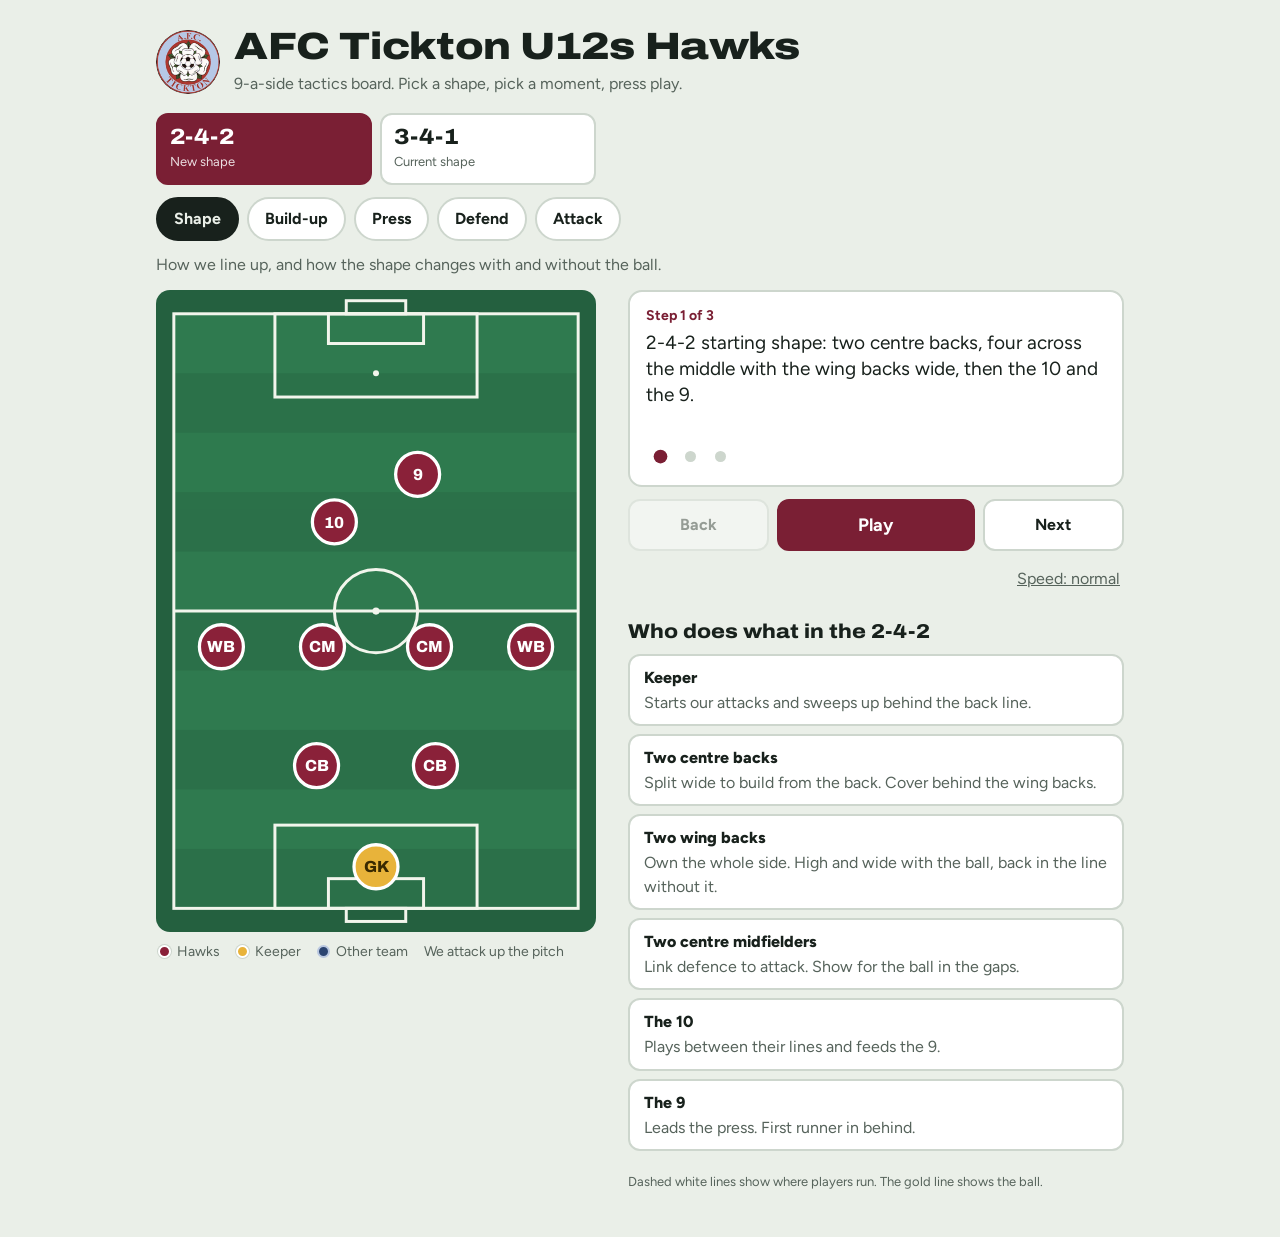
==== index.html @ a979cbe7 "Add files via upload" ====
<!doctype html>
<html lang="en-GB">
<head>
<meta charset="utf-8">
<meta name="viewport" content="width=device-width, initial-scale=1, viewport-fit=cover">
<title>AFC Tickton U12s Hawks tactics board</title>
<link rel="preconnect" href="https://fonts.googleapis.com">
<link rel="preconnect" href="https://fonts.gstatic.com" crossorigin>
<link href="https://fonts.googleapis.com/css2?family=Archivo:wdth,wght@62..125,500..900&family=Figtree:wght@400;600;700&display=swap" rel="stylesheet">
<style>
:root{
  box-sizing:border-box;
  padding-top:env(safe-area-inset-top,0px);
  padding-bottom:env(safe-area-inset-bottom,0px);
  color-scheme:light;
  --bg:#eaefe8; --surface:#ffffff; --ink:#18211c; --muted:#56635b; --line:#cdd6cd;
  --brand:#7a1f34; --brand-ink:#ffffff; --chip:#f3e4e8; --gold:#e8b33a;
}
@media (prefers-color-scheme: dark){
  :root:not([data-theme="light"]){
    color-scheme:dark;
    --bg:#111a15; --surface:#1a2620; --ink:#e9f0eb; --muted:#9fb1a6; --line:#2c3b33;
    --brand:#b04561; --brand-ink:#ffffff; --chip:#33202a;
  }
}
:root[data-theme="dark"]{
  color-scheme:dark;
  --bg:#111a15; --surface:#1a2620; --ink:#e9f0eb; --muted:#9fb1a6; --line:#2c3b33;
  --brand:#b04561; --brand-ink:#ffffff; --chip:#33202a;
}
html{scroll-padding-top:env(safe-area-inset-top,0px)}
*,*::before,*::after{box-sizing:inherit}
body{margin:0;background:var(--bg);color:var(--ink);font-family:Figtree,system-ui,-apple-system,"Segoe UI",sans-serif;font-size:16px;line-height:1.45;-webkit-text-size-adjust:100%}
.wrap{max-width:1000px;margin:0 auto;padding:18px 16px 32px}
h1{font-family:Archivo,"Arial Narrow",Arial,sans-serif;font-stretch:118%;font-weight:850;font-size:clamp(22px,5.6vw,38px);line-height:1;margin:0;letter-spacing:-.01em}
.sub{margin:6px 0 0;color:var(--muted)}
.hd{display:flex;gap:14px;align-items:center}
.crest{width:64px;height:64px;flex:none;border-radius:50%}
button{font:inherit;color:inherit;cursor:pointer}
button:focus-visible{outline:3px solid var(--gold);outline-offset:2px}
.seg{display:grid;grid-template-columns:1fr 1fr;gap:8px;margin:18px 0 10px}
.seg button{border:2px solid var(--line);background:var(--surface);border-radius:12px;padding:10px 12px;text-align:left;min-height:56px}
.seg b{display:block;font-family:Archivo,Arial,sans-serif;font-stretch:112%;font-weight:800;font-size:22px;line-height:1.1}
.seg span{font-size:13px;color:var(--muted)}
.seg button[aria-pressed="true"]{background:var(--brand);border-color:var(--brand);color:var(--brand-ink)}
.seg button[aria-pressed="true"] span{color:var(--brand-ink);opacity:.85}
.tabs{display:flex;gap:8px;overflow-x:auto;padding:2px 0 8px;margin:0 -16px;padding-left:16px;padding-right:16px;scrollbar-width:none}
.tabs::-webkit-scrollbar{display:none}
.tabs button{flex:0 0 auto;border:2px solid var(--line);background:var(--surface);border-radius:999px;padding:8px 16px;font-weight:700;min-height:44px}
.tabs button[aria-pressed="true"]{background:var(--ink);border-color:var(--ink);color:var(--bg)}
.aim{margin:4px 0 14px;color:var(--muted)}
.stage{display:block}
.pitchcol{max-width:460px;margin:0 auto}
svg#pitch{display:block;width:100%;height:auto;border-radius:14px}
.legend{display:flex;flex-wrap:wrap;gap:6px 16px;margin:10px 2px 0;font-size:14px;color:var(--muted);align-items:center}
.legend i{display:inline-block;width:13px;height:13px;border-radius:50%;vertical-align:-2px;margin-right:6px}
.legend .us{background:#8a2139;border:2px solid #fff;box-shadow:0 0 0 1px var(--line)}
.legend .gk{background:#e8b33a;border:2px solid #fff;box-shadow:0 0 0 1px var(--line)}
.legend .them{background:#2b4470;border:2px solid #b9c7e0}
.infocol{margin-top:14px}
.cap{background:var(--surface);border:2px solid var(--line);border-radius:14px;padding:14px 16px}
.step{font-size:14px;font-weight:700;color:var(--brand);margin:0 0 4px}
:root[data-theme="dark"] .step{color:#e08aa0}
@media (prefers-color-scheme: dark){:root:not([data-theme="light"]) .step{color:#e08aa0}}
.cap p.t{margin:0;font-size:19px;line-height:1.38;min-height:5.5em}
.dots{display:flex;gap:2px;margin-top:8px}
.dots button{width:28px;height:28px;border:0;background:none;padding:0;display:grid;place-items:center}
.dots button::after{content:"";width:11px;height:11px;border-radius:50%;background:var(--line)}
.dots button[aria-current="step"]::after{background:var(--brand);transform:scale(1.25)}
:root[data-theme="dark"] .dots button[aria-current="step"]::after{background:#e08aa0}
@media (prefers-color-scheme: dark){:root:not([data-theme="light"]) .dots button[aria-current="step"]::after{background:#e08aa0}}
.tr{display:grid;grid-template-columns:1fr 1.4fr 1fr;gap:8px;margin-top:12px}
.tr button{min-height:52px;border-radius:12px;border:2px solid var(--line);background:var(--surface);font-weight:700}
.tr button.go{background:var(--brand);border-color:var(--brand);color:var(--brand-ink);font-size:18px}
.tr button:disabled{opacity:.4;cursor:default}
.spd{margin-top:8px;display:flex;justify-content:flex-end}
.spd button{border:0;background:none;color:var(--muted);text-decoration:underline;padding:8px 4px;min-height:40px}
.roles{margin-top:18px}
.roles h2{font-family:Archivo,Arial,sans-serif;font-stretch:112%;font-weight:800;font-size:20px;margin:0 0 8px}
.roles dl{margin:0;display:grid;gap:8px}
.roles .r{background:var(--surface);border:2px solid var(--line);border-radius:12px;padding:10px 14px}
.roles dt{font-weight:800}
.roles dd{margin:2px 0 0;color:var(--muted)}
.fine{margin-top:22px;font-size:13px;color:var(--muted)}
@media (min-width:860px){
  .wrap{padding-top:28px}
  .stage{display:grid;grid-template-columns:minmax(0,440px) 1fr;gap:32px;align-items:start}
  .pitchcol{margin:0;max-width:none}
  .infocol{margin-top:0}
  .seg{max-width:440px}
}
@media (prefers-reduced-motion: reduce){*{scroll-behavior:auto}}
/* pitch drawing */
.ln{fill:none;stroke:#f2f5ec;stroke-width:.5}
.tp{stroke:#fff;stroke-width:.55;stroke-dasharray:1.3 1.2;opacity:.7;fill:none}
.to{stroke:#b9c7e0;stroke-width:.5;stroke-dasharray:1.3 1.2;opacity:.55;fill:none}
.tb{stroke:#e8b33a;stroke-width:.85;stroke-dasharray:1.6 1.2;fill:none}
.lbl{font-family:Archivo,Arial,sans-serif;font-weight:800;font-size:2.7px;fill:#fff;text-anchor:middle}
.lbl.k{fill:#3a2a00}
</style>
</head>
<body>
<div class="wrap">
  <header class="hd">
    <img class="crest" src="[data-uri]" alt="AFC Tickton crest" width="64" height="64">
    <div>
      <h1>AFC Tickton U12s Hawks</h1>
      <p class="sub">9-a-side tactics board. Pick a shape, pick a moment, press play.</p>
    </div>
  </header>

  <div class="seg" id="forms" role="group" aria-label="Formation"></div>
  <div class="tabs" id="tabs" role="group" aria-label="Tactic"></div>
  <p class="aim" id="aim"></p>

  <div class="stage">
    <div class="pitchcol">
      <svg id="pitch" viewBox="-3 -4 74 108" role="img" aria-label="Animated tactics pitch">
        <defs>
          <marker id="aw" viewBox="0 0 6 6" refX="5" refY="3" markerWidth="4.2" markerHeight="4.2" orient="auto"><path d="M0,0.5 L6,3 L0,5.5 z" fill="#fff"/></marker>
          <marker id="ag" viewBox="0 0 6 6" refX="5" refY="3" markerWidth="3.2" markerHeight="3.2" orient="auto"><path d="M0,0.5 L6,3 L0,5.5 z" fill="#e8b33a"/></marker>
          <marker id="ab" viewBox="0 0 6 6" refX="5" refY="3" markerWidth="4" markerHeight="4" orient="auto"><path d="M0,0.5 L6,3 L0,5.5 z" fill="#b9c7e0"/></marker>
        </defs>
        <rect x="-3" y="-4" width="74" height="108" fill="#24603f"/>
        <rect x="0" y="0" width="68" height="100" fill="#2f7a4f"/>
        <g fill="#000" opacity=".07"><rect x="0" y="10" width="68" height="10"/><rect x="0" y="30" width="68" height="10"/><rect x="0" y="50" width="68" height="10"/><rect x="0" y="70" width="68" height="10"/><rect x="0" y="90" width="68" height="10"/></g>
        <g class="ln">
          <rect x="0" y="0" width="68" height="100"/>
          <line x1="0" y1="50" x2="68" y2="50"/>
          <circle cx="34" cy="50" r="7"/>
          <rect x="17" y="0" width="34" height="14"/><rect x="26" y="0" width="16" height="5"/>
          <rect x="17" y="86" width="34" height="14"/><rect x="26" y="95" width="16" height="5"/>
          <rect x="29" y="-2.2" width="10" height="2.2"/><rect x="29" y="100" width="10" height="2.2"/>
        </g>
        <g fill="#f2f5ec"><circle cx="34" cy="50" r=".6"/><circle cx="34" cy="10" r=".5"/><circle cx="34" cy="90" r=".5"/></g>
        <g id="trails"></g>
        <g id="opp"></g>
        <g id="us"></g>
        <circle id="ball" r="1.7" fill="#fff" stroke="#18211c" stroke-width=".4"/>
      </svg>
      <div class="legend">
        <span><i class="us"></i>Hawks</span><span><i class="gk"></i>Keeper</span><span><i class="them"></i>Other team</span><span>We attack up the pitch</span>
      </div>
    </div>

    <div class="infocol">
      <div class="cap" aria-live="polite">
        <p class="step" id="stepLbl"></p>
        <p class="t" id="capTxt"></p>
        <div class="dots" id="dots"></div>
      </div>
      <div class="tr">
        <button id="bBack" type="button">Back</button>
        <button id="bPlay" class="go" type="button">Play</button>
        <button id="bNext" type="button">Next</button>
      </div>
      <div class="spd"><button id="bSpd" type="button">Speed: normal</button></div>
      <section class="roles" id="roles"></section>
      <p class="fine">Dashed white lines show where players run. The gold line shows the ball.</p>
    </div>
  </div>
</div>

<script>
(function(){
"use strict";
var NS="http://www.w3.org/2000/svg";
function $(s){return document.querySelector(s);}
function el(n,a,p){var e=document.createElementNS(NS,n);for(var k in a){e.setAttribute(k,a[k]);}if(p){p.appendChild(e);}return e;}
function om(o,m){return o.map(function(a,i){return m[i]?m[i].slice():a.slice();});}
function cp(o){return o.map(function(a){return a.slice();});}

/* opposition shapes: order is keeper, 2 centre backs, 2 wide, 2 midfield, 2 forwards. They attack down the page. */
var OPP_PRESS=[[34,16],[22,30],[46,30],[10,46],[58,46],[27,48],[41,48],[28,66],[40,66]];
var OPP_BUILD=[[34,8],[24,22],[44,22],[8,38],[60,38],[26,44],[42,44],[26,64],[44,64]];
var OPP_ATT=[[34,24],[24,34],[44,34],[8,52],[60,50],[20,46],[48,44],[26,60],[42,58]];
var OPP_DEF=[[34,6],[16,22],[34,18],[52,22],[20,34],[34,38],[48,34],[22,50],[46,50]];
var OPP_BOX=[[34,6],[22,14],[34,13],[50,15],[24,28],[42,28],[52,30],[26,42],[40,42]];

var FORMS={
 f242:{
  label:"2-4-2", tag:"New shape",
  ids:["GK","LCB","RCB","LWB","RWB","LCM","RCM","TEN","NINE"],
  names:{GK:"GK",LCB:"CB",RCB:"CB",LWB:"WB",RWB:"WB",LCM:"CM",RCM:"CM",TEN:"10",NINE:"9"},
  base:{GK:[34,93],LCB:[24,76],RCB:[44,76],LWB:[8,56],RWB:[60,56],LCM:[25,56],RCM:[43,56],TEN:[27,35],NINE:[41,27]},
  roles:[
   ["Keeper","Starts our attacks and sweeps up behind the back line."],
   ["Two centre backs","Split wide to build from the back. Cover behind the wing backs."],
   ["Two wing backs","Own the whole side. High and wide with the ball, back in the line without it."],
   ["Two centre midfielders","Link defence to attack. Show for the ball in the gaps."],
   ["The 10","Plays between their lines and feeds the 9."],
   ["The 9","Leads the press. First runner in behind."]
  ],
  scenes:[
   {name:"Shape",aim:"How we line up, and how the shape changes with and without the ball.",steps:[
    {c:"2-4-2 starting shape: two centre backs, four across the middle with the wing backs wide, then the 10 and the 9.",o:null,b:null},
    {c:"With the ball we stretch out. Wing backs go high and wide. The 10 and 9 pin their defenders back.",p:{GK:[34,84],LCB:[22,66],RCB:[46,66],LWB:[6,40],RWB:[62,40],LCM:[26,50],RCM:[42,50],TEN:[28,28],NINE:[40,20]}},
    {c:"Without the ball we shrink. A tight four across the middle, two centre backs behind, the 10 and 9 screening in front.",p:{GK:[34,93],LCB:[26,78],RCB:[42,78],LWB:[12,66],RWB:[56,66],LCM:[27,66],RCM:[41,66],TEN:[28,50],NINE:[40,48]}}
   ]},
   {name:"Build-up",aim:"Getting out from the keeper when the other team presses us.",steps:[
    {c:"Keeper has the ball. Two of their players are coming to press.",o:OPP_PRESS,b:"GK",p:{}},
    {c:"Centre backs split wide. Wing backs stay high and wide. Midfielders show in the gaps.",p:{LCB:[14,80],RCB:[54,80],LWB:[6,60],RWB:[62,60],LCM:[25,66],RCM:[43,66],TEN:[26,38],NINE:[42,36]}},
    {c:"Keeper passes to a centre back. Their press has to run across.",b:"LCB",o:function(o){return om(o,{7:[20,72],8:[32,71],5:[24,50],6:[37,50]});}},
    {c:"Next pass goes into the midfielder in the gap, behind their first line.",b:"LCM",p:{LCM:[24,62]},o:function(o){return om(o,{7:[16,78],8:[30,76],5:[20,56],6:[36,54]});}},
    {c:"Turn and play forward to the wing back. We have beaten the press.",b:"LWB",p:{LWB:[6,50],TEN:[22,40],NINE:[38,28]},o:function(o){return om(o,{5:[20,62],6:[34,58],3:[12,56],4:[56,50]});}}
   ]},
   {name:"Press",aim:"Winning the ball back high up the pitch.",steps:[
    {c:"Their keeper has the ball. We squeeze up. The 9 and 10 stay close to their two centre backs.",o:OPP_BUILD,b:"o0",p:{GK:[34,70],LCB:[29,58],RCB:[39,58],LWB:[10,46],RWB:[58,46],LCM:[25,52],RCM:[43,52],TEN:[28,34],NINE:[40,32]}},
    {c:"Trigger: the pass goes to their centre back. The 9 closes her down, the 10 covers the pass back.",b:"o1",p:{NINE:[29,25],TEN:[38,27],LWB:[10,42],RWB:[58,42]}},
    {c:"She plays it wide. The wing back jumps to her, midfield slides across and traps her on the touchline.",b:"o3",p:{LWB:[13,38],LCM:[18,46],RCM:[34,46],NINE:[25,25],TEN:[34,34],LCB:[24,56],RCB:[36,56],RWB:[50,44],GK:[30,66]}},
    {c:"Ball won. Our midfielder takes it while they are still facing the wrong way.",b:"LCM",p:{LCM:[18,44]},o:function(o){return om(o,{3:[6,40],5:[28,38]});}},
    {c:"Quick pass to the 10. The 9 runs in behind.",b:"TEN",p:{TEN:[26,32],NINE:[32,16]},o:function(o){return om(o,{1:[22,24],2:[44,20]});}}
   ]},
   {name:"Defend",aim:"Staying compact when they have the ball in our half.",steps:[
    {c:"Two banks. The 10 and 9 screen in front, four across the middle, two centre backs behind.",o:OPP_ATT,b:"o7",p:{GK:[34,93],LCB:[26,80],RCB:[42,80],LWB:[10,68],LCM:[26,68],RCM:[42,68],RWB:[58,68],TEN:[28,52],NINE:[40,50]}},
    {c:"Ball switches wide. The whole team slides across together.",b:"o4",p:{GK:[38,93],LCB:[34,80],RCB:[50,80],LWB:[20,68],LCM:[36,68],RCM:[50,68],RWB:[62,68],TEN:[36,52],NINE:[48,50]},o:function(o){return om(o,{7:[32,62],8:[46,60],6:[52,46]});}},
    {c:"Wing back closes the ball. Centre back covers behind her. Far side tucks in.",p:{RWB:[55,68],RCB:[50,78],LCB:[36,79],RCM:[46,70],LCM:[30,70],LWB:[16,68]},o:function(o){return om(o,{4:[60,64]});}},
    {c:"She blocks it. We win the ball and play to the midfielder.",b:"RCM",o:function(o){return om(o,{4:[58,70],8:[44,66]});}}
   ]},
   {name:"Attack",aim:"Getting the ball wide and into the box.",steps:[
    {c:"Midfielder has the ball. Wing backs are wide. The 10 and 9 sit between their lines.",o:OPP_DEF,b:"LCM",p:{GK:[34,88],LCB:[24,70],RCB:[44,70],LWB:[8,52],RWB:[60,52],LCM:[25,58],RCM:[43,58],TEN:[26,42],NINE:[42,28]}},
    {c:"Pass into the 10’s feet. The 9 stays on their centre back.",b:"TEN",p:{TEN:[28,40],LCM:[27,52]},o:function(o){return om(o,{5:[38,40]});}},
    {c:"10 plays it wide to the wing back, who runs forward on the outside.",b:"LWB",p:{LWB:[8,36],TEN:[30,36],LCM:[27,46]},o:function(o){return om(o,{4:[18,36],1:[16,24],5:[38,42]});}},
    {c:"Cross comes in. The 9 goes near post, the 10 far post, the wing back arrives at the back, a midfielder waits on the edge.",b:"NINE",o:OPP_BOX,p:{LWB:[8,24],NINE:[29,18],TEN:[44,20],RWB:[58,26],LCM:[34,30],RCM:[44,40],LCB:[24,56],RCB:[44,56],GK:[34,80]}},
    {c:"The 9 finishes. Everyone else is ready for the rebound.",b:[34,3],p:{NINE:[31,12]}}
   ]}
  ]
 },
 f341:{
  label:"3-4-1", tag:"Current shape",
  ids:["GK","LCB","CB","RCB","LW","LCM","RCM","RW","ST"],
  names:{GK:"GK",LCB:"CB",CB:"CB",RCB:"CB",LW:"W",LCM:"CM",RCM:"CM",RW:"W",ST:"ST"},
  base:{GK:[34,93],LCB:[18,77],CB:[34,79],RCB:[50,77],LW:[8,52],LCM:[26,56],RCM:[42,56],RW:[60,52],ST:[34,28]},
  roles:[
   ["Keeper","Starts our attacks. Plays short to the middle centre back."],
   ["Three centre backs","Spread across the pitch to build. Drop in to make a back five when we defend."],
   ["Two wingers","Wide and high with the ball. Drop to wing back without it."],
   ["Two centre midfielders","The engine in the middle. Show for the ball, then run forward."],
   ["Striker","Holds the ball up and leads the press on her own."]
  ],
  scenes:[
   {name:"Shape",aim:"How we line up, and how the shape changes with and without the ball.",steps:[
    {c:"3-4-1 starting shape: three centre backs, wingers wide, two in the middle and one striker.",o:null,b:null},
    {c:"With the ball the wingers push high and wide. The back three spread out and the striker stays up front.",p:{GK:[34,86],LCB:[16,68],CB:[34,72],RCB:[52,68],LW:[6,38],LCM:[26,50],RCM:[42,50],RW:[62,38],ST:[34,22]}},
    {c:"Without the ball the wingers drop back and we become a back five, with two midfielders and the striker in front.",p:{GK:[34,93],LW:[10,72],LCB:[24,78],CB:[34,80],RCB:[44,78],RW:[58,72],LCM:[27,64],RCM:[41,64],ST:[34,50]}}
   ]},
   {name:"Build-up",aim:"Getting out from the keeper when the other team presses us.",steps:[
    {c:"Keeper has the ball. Two of their players are coming to press.",o:OPP_PRESS,b:"GK",p:{}},
    {c:"Back three spread across. Wingers stay wide and high to stretch them. Midfielders show in the gaps.",p:{LCB:[12,80],CB:[34,84],RCB:[56,80],LW:[6,50],RW:[62,50],LCM:[24,64],RCM:[44,64],ST:[34,34]}},
    {c:"Short pass to the middle centre back. The keeper has become an extra player.",b:"CB",o:function(o){return om(o,{7:[30,72],8:[40,70]});}},
    {c:"Switch to the wide centre back. Their press has to travel.",b:"LCB",o:function(o){return om(o,{7:[18,74],8:[30,72],5:[24,50],6:[36,50]});}},
    {c:"Pass into the midfielder in the gap, behind their first line.",b:"LCM",p:{LCM:[22,62]},o:function(o){return om(o,{7:[14,78],8:[28,76],5:[18,58],6:[34,54]});}},
    {c:"Turn and play to the winger running forward. We have beaten the press.",b:"LW",p:{LW:[6,44],ST:[34,30]},o:function(o){return om(o,{5:[18,62],3:[12,54]});}}
   ]},
   {name:"Press",aim:"Winning the ball back high up the pitch.",steps:[
    {c:"Their keeper has the ball. We squeeze up. The striker waits between their two centre backs.",o:OPP_BUILD,b:"o0",p:{GK:[34,76],LCB:[20,60],CB:[34,62],RCB:[48,60],LW:[8,46],LCM:[24,52],RCM:[44,52],RW:[60,46],ST:[34,28]}},
    {c:"Trigger: the pass goes to their centre back. The striker closes her down and shows her the touchline. Wingers squeeze.",b:"o1",p:{ST:[29,26],LW:[10,42],RW:[52,36]}},
    {c:"She plays it wide. The left winger jumps to her, midfield slides across and the back three step up.",b:"o3",p:{LW:[13,38],LCM:[19,47],ST:[30,28],LCB:[18,58],CB:[32,60],RCB:[46,58],RCM:[36,48],RW:[48,40]}},
    {c:"Ball won. Our midfielder takes it while they are still facing the wrong way.",b:"LCM",p:{LCM:[19,46]},o:function(o){return om(o,{3:[6,40],5:[28,38]});}},
    {c:"Quick pass to the striker. Wingers run beyond her.",b:"ST",p:{ST:[30,22],RW:[52,30],LW:[10,36]},o:function(o){return om(o,{1:[22,24],2:[44,20]});}}
   ]},
   {name:"Defend",aim:"Staying compact when they have the ball in our half.",steps:[
    {c:"Back five. Wingers drop in as wing backs. Two midfielders in front, the striker screening.",o:OPP_ATT,b:"o7",p:{GK:[34,93],LW:[10,72],LCB:[24,80],CB:[34,82],RCB:[44,80],RW:[58,72],LCM:[26,68],RCM:[42,68],ST:[34,52]}},
    {c:"Ball switches wide. The whole team slides across together.",b:"o4",p:{GK:[38,93],LW:[18,72],LCB:[30,80],CB:[40,82],RCB:[50,80],RW:[62,70],LCM:[34,68],RCM:[48,68],ST:[44,52]},o:function(o){return om(o,{7:[32,62],8:[46,60],6:[52,46]});}},
    {c:"Right winger closes the ball. Centre backs cover behind her. Far side tucks in.",p:{RW:[55,68],RCB:[50,78],CB:[41,80],LCB:[31,79],RCM:[46,68],LCM:[34,68],LW:[22,72]},o:function(o){return om(o,{4:[60,64]});}},
    {c:"She blocks it. We win the ball and play to the midfielder.",b:"RCM",o:function(o){return om(o,{4:[58,70],8:[44,66]});}}
   ]},
   {name:"Attack",aim:"Getting the ball wide and into the box.",steps:[
    {c:"Midfielder has the ball. Wingers are high and wide. The striker sits between their lines.",o:OPP_DEF,b:"LCM",p:{GK:[34,88],LCB:[18,72],CB:[34,74],RCB:[50,72],LW:[8,48],LCM:[26,58],RCM:[42,58],RW:[60,48],ST:[34,46]}},
    {c:"Pass into the striker’s feet. She holds it up with her back to goal.",b:"ST",p:{LCM:[28,52],RCM:[40,52]}},
    {c:"Lay it off, then the winger runs beyond. The ball goes into the space down the line.",b:"LW",p:{LW:[7,36],LCM:[28,44]},o:function(o){return om(o,{4:[18,36],1:[16,24],5:[38,42]});}},
    {c:"Cross comes in. Striker near post, right winger far post, a midfielder waits on the edge.",b:"ST",o:OPP_BOX,p:{LW:[8,24],ST:[29,18],RW:[48,22],LCM:[34,32],RCM:[44,40],LCB:[22,60],CB:[34,62],RCB:[46,60],GK:[34,80]}},
    {c:"The striker finishes. Everyone else is ready for the rebound.",b:[34,3],p:{ST:[31,12]}}
   ]}
  ]
 }
};

/* ---------- state ---------- */
var reduce=window.matchMedia&&window.matchMedia("(prefers-reduced-motion: reduce)").matches;
var S={form:"f242",scene:0,step:0,playing:false,slow:false};
var frames=[],cur=null,anim=null,holdAt=null;
var MOVE=1700,HOLD=2300;

var usG=$("#us"),oppG=$("#opp"),trG=$("#trails"),ball=$("#ball");
var P={},O=[];

function resolve(form,scene){
  var pos=JSON.parse(JSON.stringify(form.base));
  var opp=cp(OPP_PRESS),show=false,bs=null,last=[34,50];
  return scene.steps.map(function(s){
    if(s.p){for(var k in s.p){pos[k]=s.p[k].slice();}}
    if("o" in s){
      if(s.o===null){show=false;}
      else{show=true;opp=typeof s.o==="function"?s.o(opp):cp(s.o);}
    }
    if(s.b!==undefined){bs=s.b;}
    var ballN=1,b=last;
    if(bs===null){ballN=0;}
    else if(Array.isArray(bs)){b=bs.slice();}
    else if(/^o\d$/.test(bs)){var q=opp[+bs.charAt(1)];b=[q[0]-3.3,q[1]+2.8];}
    else{b=[pos[bs][0]+3.4,pos[bs][1]-2.6];}
    last=b;
    return {cap:s.c,pos:JSON.parse(JSON.stringify(pos)),opp:cp(opp),showN:show?1:0,ball:b.slice(),ballN:ballN};
  });
}

function lp(a,b,t){return a+(b-a)*t;}
function ease(t){return t<.5?4*t*t*t:1-Math.pow(-2*t+2,3)/2;}
function mix(A,B,t){
  var pos={};
  for(var id in B.pos){pos[id]=[lp(A.pos[id][0],B.pos[id][0],t),lp(A.pos[id][1],B.pos[id][1],t)];}
  return {
    pos:pos,
    opp:B.opp.map(function(b,i){return [lp(A.opp[i][0],b[0],t),lp(A.opp[i][1],b[1],t)];}),
    showN:lp(A.showN,B.showN,t),
    ball:[lp(A.ball[0],B.ball[0],t),lp(A.ball[1],B.ball[1],t)],
    ballN:lp(A.ballN,B.ballN,t)
  };
}

function buildPlayers(){
  var f=FORMS[S.form];
  usG.innerHTML="";P={};
  f.ids.forEach(function(id){
    var g=el("g",{},usG),gk=id==="GK";
    el("circle",{r:3.7,fill:gk?"#e8b33a":"#8a2139",stroke:"#fff","stroke-width":.55},g);
    var t=el("text",{y:.95,"class":"lbl"+(gk?" k":"")},g);t.textContent=f.names[id];
    P[id]=g;
  });
  if(!O.length){
    oppG.innerHTML="";
    for(var i=0;i<9;i++){O.push(el("circle",{r:3.3,fill:"#2b4470",stroke:"#b9c7e0","stroke-width":.5},oppG));}
  }
}

function draw(f){
  var form=FORMS[S.form];
  form.ids.forEach(function(id){P[id].setAttribute("transform","translate("+f.pos[id][0].toFixed(2)+" "+f.pos[id][1].toFixed(2)+")");});
  O.forEach(function(c,i){c.setAttribute("cx",f.opp[i][0].toFixed(2));c.setAttribute("cy",f.opp[i][1].toFixed(2));});
  oppG.style.opacity=f.showN;
  ball.setAttribute("cx",f.ball[0].toFixed(2));ball.setAttribute("cy",f.ball[1].toFixed(2));
  ball.style.opacity=f.ballN;
}

function shorten(a,b,r){var dx=b[0]-a[0],dy=b[1]-a[1],d=Math.hypot(dx,dy);if(d<=r){return b;}return [b[0]-dx/d*r,b[1]-dy/d*r];}
function line(a,b,cls,mk,r){
  var e=shorten(a,b,r);
  el("line",{x1:a[0].toFixed(2),y1:a[1].toFixed(2),x2:e[0].toFixed(2),y2:e[1].toFixed(2),"class":cls,"marker-end":"url(#"+mk+")"},trG);
}
function trails(A,B){
  trG.innerHTML="";
  var form=FORMS[S.form];
  if(A.showN>.5&&B.showN>.5){
    B.opp.forEach(function(b,i){var a=A.opp[i];if(Math.hypot(b[0]-a[0],b[1]-a[1])>3){line(a,b,"to","ab",4.2);}});
  }
  form.ids.forEach(function(id){
    var a=A.pos[id],b=B.pos[id];
    if(Math.hypot(b[0]-a[0],b[1]-a[1])>3){line(a,b,"tp","aw",4.6);}
  });
  if(B.ballN>.5&&Math.hypot(B.ball[0]-A.ball[0],B.ball[1]-A.ball[1])>3){line(A.ball,B.ball,"tb","ag",2.4);}
}

function goTo(i,snap){
  var to=frames[i];
  S.step=i;holdAt=null;
  if(snap||reduce||!cur){
    cur=mix(to,to,0);anim=null;trG.innerHTML="";draw(cur);
  }else{
    anim={from:cur,to:to,t0:null,dur:MOVE*(S.slow?1.6:1)};
    trails(cur,to);
  }
  ui();
}

function tick(ts){
  if(anim){
    if(anim.t0===null){anim.t0=ts;}
    var k=Math.min(1,(ts-anim.t0)/anim.dur);
    cur=mix(anim.from,anim.to,ease(k));draw(cur);
    if(k>=1){cur=mix(anim.to,anim.to,0);anim=null;holdAt=ts;}
  }else if(S.playing){
    if(holdAt===null){holdAt=ts;}
    var hold=(reduce?3200:HOLD)*(S.slow?1.6:1);
    if(ts-holdAt>hold){
      if(S.step<frames.length-1){goTo(S.step+1);}
      else{goTo(0,true);}
    }
  }
  requestAnimationFrame(tick);
}

/* ---------- UI ---------- */
function ui(){
  var form=FORMS[S.form],sc=form.scenes[S.scene];
  $("#aim").textContent=sc.aim;
  $("#stepLbl").textContent="Step "+(S.step+1)+" of "+frames.length;
  $("#capTxt").textContent=frames[S.step].cap;
  var d=$("#dots");d.innerHTML="";
  frames.forEach(function(_,i){
    var b=document.createElement("button");b.type="button";b.setAttribute("aria-label","Go to step "+(i+1));
    if(i===S.step){b.setAttribute("aria-current","step");}
    b.addEventListener("click",function(){goTo(i);});
    d.appendChild(b);
  });
  $("#bPlay").textContent=S.playing?"Pause":"Play";
  $("#bBack").disabled=S.step===0;
  $("#bNext").disabled=S.step===frames.length-1;
  $("#bSpd").textContent="Speed: "+(S.slow?"slow":"normal");
}

function renderPickers(){
  var fb=$("#forms");fb.innerHTML="";
  Object.keys(FORMS).forEach(function(k){
    var b=document.createElement("button");b.type="button";
    b.setAttribute("aria-pressed",k===S.form?"true":"false");
    b.innerHTML="<b>"+FORMS[k].label+"</b><span>"+FORMS[k].tag+"</span>";
    b.addEventListener("click",function(){if(S.form!==k){S.form=k;S.scene=Math.min(S.scene,FORMS[k].scenes.length-1);loadScene(true);}});
    fb.appendChild(b);
  });
  var tb=$("#tabs");tb.innerHTML="";
  FORMS[S.form].scenes.forEach(function(sc,i){
    var b=document.createElement("button");b.type="button";b.textContent=sc.name;
    b.setAttribute("aria-pressed",i===S.scene?"true":"false");
    b.addEventListener("click",function(){S.scene=i;loadScene(false);});
    tb.appendChild(b);
  });
  var form=FORMS[S.form],r=$("#roles");
  var h="<h2>Who does what in the "+form.label+"</h2><dl>";
  form.roles.forEach(function(x){h+="<div class=\"r\"><dt>"+x[0]+"</dt><dd>"+x[1]+"</dd></div>";});
  r.innerHTML=h+"</dl>";
}

function loadScene(rebuild){
  var form=FORMS[S.form];
  if(rebuild){buildPlayers();}
  frames=resolve(form,form.scenes[S.scene]);
  cur=null;renderPickers();goTo(0,true);
}

$("#bPlay").addEventListener("click",function(){
  S.playing=!S.playing;
  if(S.playing&&S.step===frames.length-1&&!anim){goTo(0,true);}
  holdAt=null;ui();
});
$("#bNext").addEventListener("click",function(){if(S.step<frames.length-1){goTo(S.step+1);}});
$("#bBack").addEventListener("click",function(){if(S.step>0){goTo(S.step-1);}});
$("#bSpd").addEventListener("click",function(){S.slow=!S.slow;ui();});
document.addEventListener("keydown",function(e){
  if(e.key==="ArrowRight"&&S.step<frames.length-1){goTo(S.step+1);}
  else if(e.key==="ArrowLeft"&&S.step>0){goTo(S.step-1);}
  else if(e.key===" "&&e.target.tagName!=="BUTTON"){e.preventDefault();$("#bPlay").click();}
});

buildPlayers();
loadScene(false);
requestAnimationFrame(tick);
})();
</script>
</body>
</html>
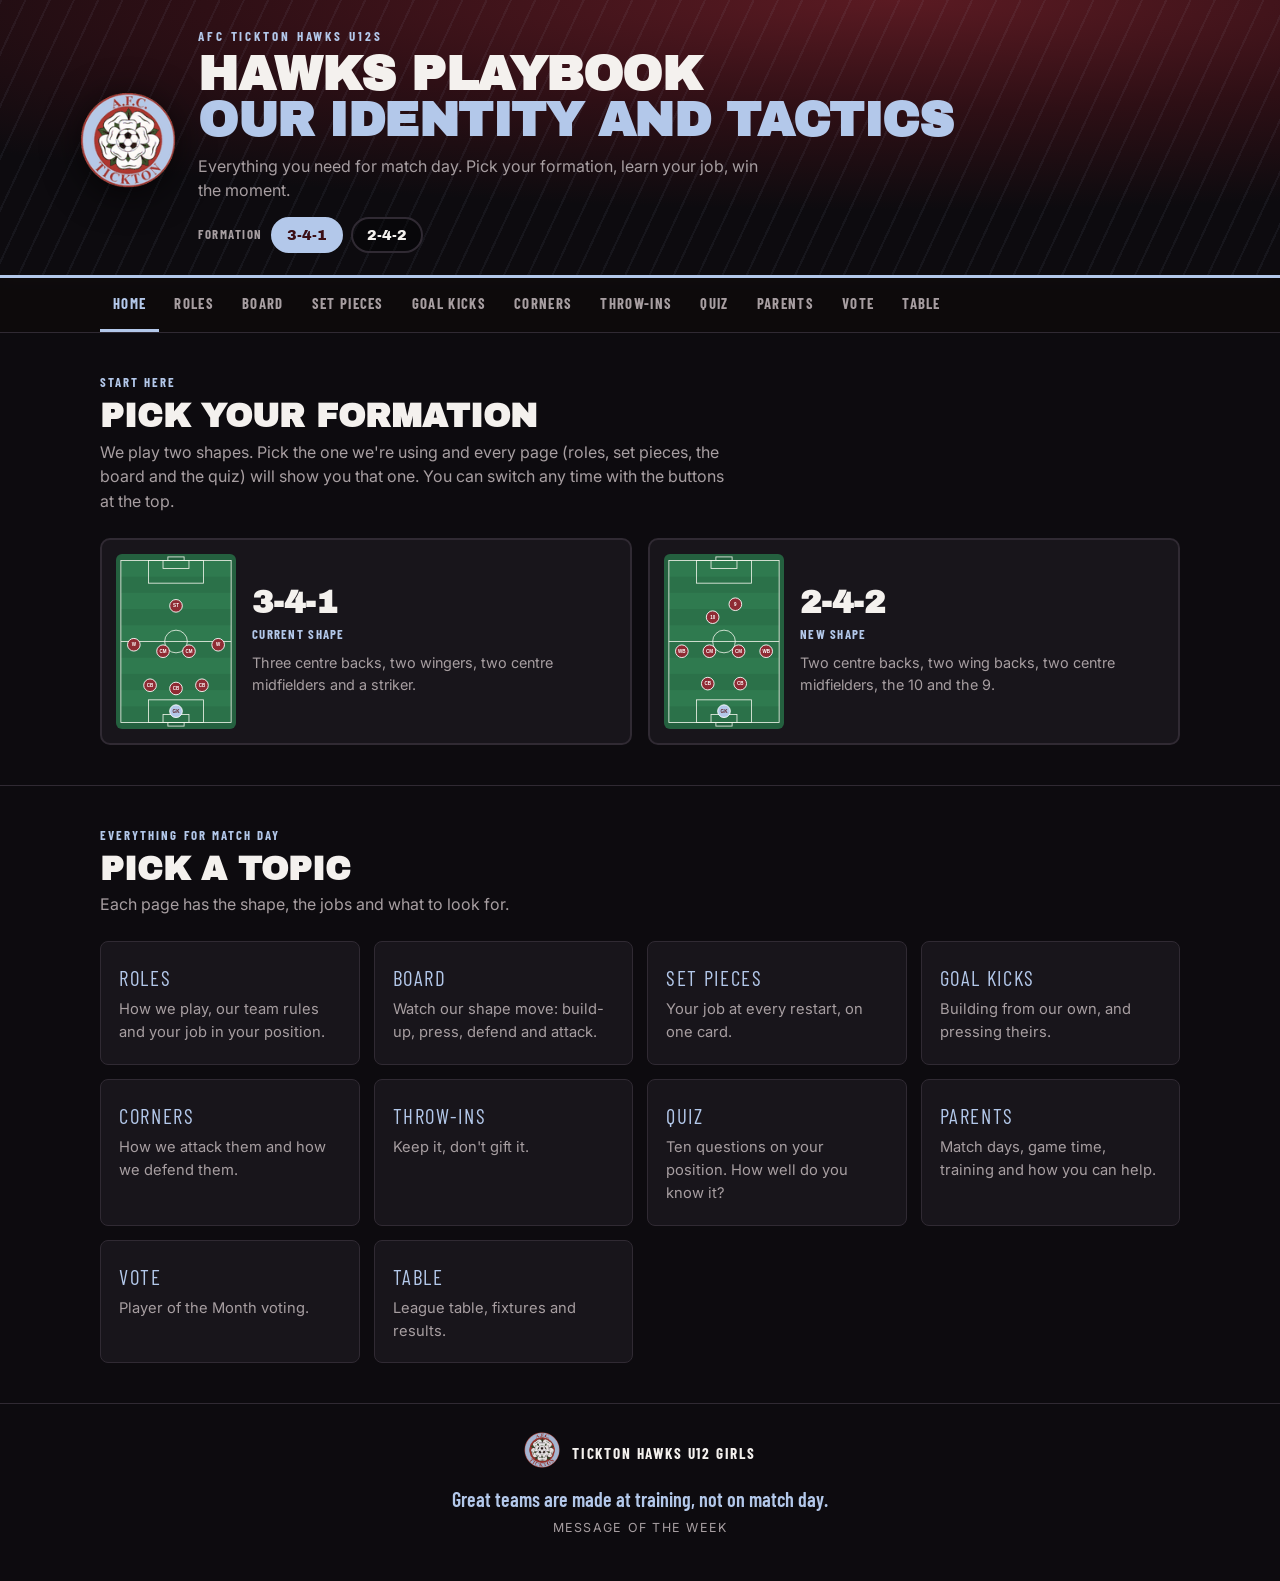
==== commit 48b0d883: "Replace tactics board page with the full Hawks playbook site Eleven pages modelled on the Abbey Lane" ====
--- a/index.html
+++ b/index.html
@@ -2,460 +2,72 @@
 <html lang="en-GB">
 <head>
 <meta charset="utf-8">
-<meta name="viewport" content="width=device-width, initial-scale=1, viewport-fit=cover">
-<title>AFC Tickton U12s Hawks tactics board</title>
+<meta name="viewport" content="width=device-width, initial-scale=1">
+<title>Hawks Playbook</title>
+<meta name="description" content="AFC Tickton Hawks U12s playbook: our shape, our jobs and our set pieces.">
+<link rel="icon" href="assets/crest.png">
 <link rel="preconnect" href="https://fonts.googleapis.com">
 <link rel="preconnect" href="https://fonts.gstatic.com" crossorigin>
-<link href="https://fonts.googleapis.com/css2?family=Archivo:wdth,wght@62..125,500..900&family=Figtree:wght@400;600;700&display=swap" rel="stylesheet">
-<style>
-:root{
-  box-sizing:border-box;
-  padding-top:env(safe-area-inset-top,0px);
-  padding-bottom:env(safe-area-inset-bottom,0px);
-  color-scheme:light;
-  --bg:#eaefe8; --surface:#ffffff; --ink:#18211c; --muted:#56635b; --line:#cdd6cd;
-  --brand:#7a1f34; --brand-ink:#ffffff; --chip:#f3e4e8; --gold:#e8b33a;
-}
-@media (prefers-color-scheme: dark){
-  :root:not([data-theme="light"]){
-    color-scheme:dark;
-    --bg:#111a15; --surface:#1a2620; --ink:#e9f0eb; --muted:#9fb1a6; --line:#2c3b33;
-    --brand:#b04561; --brand-ink:#ffffff; --chip:#33202a;
-  }
-}
-:root[data-theme="dark"]{
-  color-scheme:dark;
-  --bg:#111a15; --surface:#1a2620; --ink:#e9f0eb; --muted:#9fb1a6; --line:#2c3b33;
-  --brand:#b04561; --brand-ink:#ffffff; --chip:#33202a;
-}
-html{scroll-padding-top:env(safe-area-inset-top,0px)}
-*,*::before,*::after{box-sizing:inherit}
-body{margin:0;background:var(--bg);color:var(--ink);font-family:Figtree,system-ui,-apple-system,"Segoe UI",sans-serif;font-size:16px;line-height:1.45;-webkit-text-size-adjust:100%}
-.wrap{max-width:1000px;margin:0 auto;padding:18px 16px 32px}
-h1{font-family:Archivo,"Arial Narrow",Arial,sans-serif;font-stretch:118%;font-weight:850;font-size:clamp(22px,5.6vw,38px);line-height:1;margin:0;letter-spacing:-.01em}
-.sub{margin:6px 0 0;color:var(--muted)}
-.hd{display:flex;gap:14px;align-items:center}
-.crest{width:64px;height:64px;flex:none;border-radius:50%}
-button{font:inherit;color:inherit;cursor:pointer}
-button:focus-visible{outline:3px solid var(--gold);outline-offset:2px}
-.seg{display:grid;grid-template-columns:1fr 1fr;gap:8px;margin:18px 0 10px}
-.seg button{border:2px solid var(--line);background:var(--surface);border-radius:12px;padding:10px 12px;text-align:left;min-height:56px}
-.seg b{display:block;font-family:Archivo,Arial,sans-serif;font-stretch:112%;font-weight:800;font-size:22px;line-height:1.1}
-.seg span{font-size:13px;color:var(--muted)}
-.seg button[aria-pressed="true"]{background:var(--brand);border-color:var(--brand);color:var(--brand-ink)}
-.seg button[aria-pressed="true"] span{color:var(--brand-ink);opacity:.85}
-.tabs{display:flex;gap:8px;overflow-x:auto;padding:2px 0 8px;margin:0 -16px;padding-left:16px;padding-right:16px;scrollbar-width:none}
-.tabs::-webkit-scrollbar{display:none}
-.tabs button{flex:0 0 auto;border:2px solid var(--line);background:var(--surface);border-radius:999px;padding:8px 16px;font-weight:700;min-height:44px}
-.tabs button[aria-pressed="true"]{background:var(--ink);border-color:var(--ink);color:var(--bg)}
-.aim{margin:4px 0 14px;color:var(--muted)}
-.stage{display:block}
-.pitchcol{max-width:460px;margin:0 auto}
-svg#pitch{display:block;width:100%;height:auto;border-radius:14px}
-.legend{display:flex;flex-wrap:wrap;gap:6px 16px;margin:10px 2px 0;font-size:14px;color:var(--muted);align-items:center}
-.legend i{display:inline-block;width:13px;height:13px;border-radius:50%;vertical-align:-2px;margin-right:6px}
-.legend .us{background:#8a2139;border:2px solid #fff;box-shadow:0 0 0 1px var(--line)}
-.legend .gk{background:#e8b33a;border:2px solid #fff;box-shadow:0 0 0 1px var(--line)}
-.legend .them{background:#2b4470;border:2px solid #b9c7e0}
-.infocol{margin-top:14px}
-.cap{background:var(--surface);border:2px solid var(--line);border-radius:14px;padding:14px 16px}
-.step{font-size:14px;font-weight:700;color:var(--brand);margin:0 0 4px}
-:root[data-theme="dark"] .step{color:#e08aa0}
-@media (prefers-color-scheme: dark){:root:not([data-theme="light"]) .step{color:#e08aa0}}
-.cap p.t{margin:0;font-size:19px;line-height:1.38;min-height:5.5em}
-.dots{display:flex;gap:2px;margin-top:8px}
-.dots button{width:28px;height:28px;border:0;background:none;padding:0;display:grid;place-items:center}
-.dots button::after{content:"";width:11px;height:11px;border-radius:50%;background:var(--line)}
-.dots button[aria-current="step"]::after{background:var(--brand);transform:scale(1.25)}
-:root[data-theme="dark"] .dots button[aria-current="step"]::after{background:#e08aa0}
-@media (prefers-color-scheme: dark){:root:not([data-theme="light"]) .dots button[aria-current="step"]::after{background:#e08aa0}}
-.tr{display:grid;grid-template-columns:1fr 1.4fr 1fr;gap:8px;margin-top:12px}
-.tr button{min-height:52px;border-radius:12px;border:2px solid var(--line);background:var(--surface);font-weight:700}
-.tr button.go{background:var(--brand);border-color:var(--brand);color:var(--brand-ink);font-size:18px}
-.tr button:disabled{opacity:.4;cursor:default}
-.spd{margin-top:8px;display:flex;justify-content:flex-end}
-.spd button{border:0;background:none;color:var(--muted);text-decoration:underline;padding:8px 4px;min-height:40px}
-.roles{margin-top:18px}
-.roles h2{font-family:Archivo,Arial,sans-serif;font-stretch:112%;font-weight:800;font-size:20px;margin:0 0 8px}
-.roles dl{margin:0;display:grid;gap:8px}
-.roles .r{background:var(--surface);border:2px solid var(--line);border-radius:12px;padding:10px 14px}
-.roles dt{font-weight:800}
-.roles dd{margin:2px 0 0;color:var(--muted)}
-.fine{margin-top:22px;font-size:13px;color:var(--muted)}
-@media (min-width:860px){
-  .wrap{padding-top:28px}
-  .stage{display:grid;grid-template-columns:minmax(0,440px) 1fr;gap:32px;align-items:start}
-  .pitchcol{margin:0;max-width:none}
-  .infocol{margin-top:0}
-  .seg{max-width:440px}
-}
-@media (prefers-reduced-motion: reduce){*{scroll-behavior:auto}}
-/* pitch drawing */
-.ln{fill:none;stroke:#f2f5ec;stroke-width:.5}
-.tp{stroke:#fff;stroke-width:.55;stroke-dasharray:1.3 1.2;opacity:.7;fill:none}
-.to{stroke:#b9c7e0;stroke-width:.5;stroke-dasharray:1.3 1.2;opacity:.55;fill:none}
-.tb{stroke:#e8b33a;stroke-width:.85;stroke-dasharray:1.6 1.2;fill:none}
-.lbl{font-family:Archivo,Arial,sans-serif;font-weight:800;font-size:2.7px;fill:#fff;text-anchor:middle}
-.lbl.k{fill:#3a2a00}
-</style>
+<link href="https://fonts.googleapis.com/css2?family=Archivo+Black&family=Barlow+Condensed:wght@500;600;700&family=Inter:wght@400;500;600&display=swap" rel="stylesheet">
+<link rel="stylesheet" href="assets/site.css">
 </head>
 <body>
-<div class="wrap">
-  <header class="hd">
-    <img class="crest" src="[data-uri]" alt="AFC Tickton crest" width="64" height="64">
-    <div>
-      <h1>AFC Tickton U12s Hawks</h1>
-      <p class="sub">9-a-side tactics board. Pick a shape, pick a moment, press play.</p>
+<script src="assets/site.js" data-page="index" data-h1="Hawks Playbook" data-l2="Our Identity and Tactics" data-sub="Everything you need for match day. Pick your formation, learn your job, win the moment."></script>
+
+<section id="pick">
+  <div class="wrap">
+    <p class="tag">Start here</p>
+    <h2>Pick your formation</h2>
+    <p class="sec-note">We play two shapes. Pick the one we're using and every page (roles, set pieces, the board and the quiz) will show you that one. You can switch any time with the buttons at the top.</p>
+    <div class="picker">
+      <button type="button" class="pick" data-pick-form="f341" aria-pressed="false">
+        <img src="assets/formation-341.svg" alt="">
+        <span><b>3-4-1</b><span class="st">Current shape</span><span class="ds">Three centre backs, two wingers, two centre midfielders and a striker.</span><span class="on">Selected ✓</span></span>
+      </button>
+      <button type="button" class="pick" data-pick-form="f242" aria-pressed="false">
+        <img src="assets/formation-242.svg" alt="">
+        <span><b>2-4-2</b><span class="st">New shape</span><span class="ds">Two centre backs, two wing backs, two centre midfielders, the 10 and the 9.</span><span class="on">Selected ✓</span></span>
+      </button>
     </div>
-  </header>
+    <p class="key" id="next" hidden>Now see <a href="roles.html">your role in the <span id="nextLabel"></span></a>, or watch it move on the <a href="board.html">animated board</a>.</p>
+  </div>
+</section>
 
-  <div class="seg" id="forms" role="group" aria-label="Formation"></div>
-  <div class="tabs" id="tabs" role="group" aria-label="Tactic"></div>
-  <p class="aim" id="aim"></p>
-
-  <div class="stage">
-    <div class="pitchcol">
-      <svg id="pitch" viewBox="-3 -4 74 108" role="img" aria-label="Animated tactics pitch">
-        <defs>
-          <marker id="aw" viewBox="0 0 6 6" refX="5" refY="3" markerWidth="4.2" markerHeight="4.2" orient="auto"><path d="M0,0.5 L6,3 L0,5.5 z" fill="#fff"/></marker>
-          <marker id="ag" viewBox="0 0 6 6" refX="5" refY="3" markerWidth="3.2" markerHeight="3.2" orient="auto"><path d="M0,0.5 L6,3 L0,5.5 z" fill="#e8b33a"/></marker>
-          <marker id="ab" viewBox="0 0 6 6" refX="5" refY="3" markerWidth="4" markerHeight="4" orient="auto"><path d="M0,0.5 L6,3 L0,5.5 z" fill="#b9c7e0"/></marker>
-        </defs>
-        <rect x="-3" y="-4" width="74" height="108" fill="#24603f"/>
-        <rect x="0" y="0" width="68" height="100" fill="#2f7a4f"/>
-        <g fill="#000" opacity=".07"><rect x="0" y="10" width="68" height="10"/><rect x="0" y="30" width="68" height="10"/><rect x="0" y="50" width="68" height="10"/><rect x="0" y="70" width="68" height="10"/><rect x="0" y="90" width="68" height="10"/></g>
-        <g class="ln">
-          <rect x="0" y="0" width="68" height="100"/>
-          <line x1="0" y1="50" x2="68" y2="50"/>
-          <circle cx="34" cy="50" r="7"/>
-          <rect x="17" y="0" width="34" height="14"/><rect x="26" y="0" width="16" height="5"/>
-          <rect x="17" y="86" width="34" height="14"/><rect x="26" y="95" width="16" height="5"/>
-          <rect x="29" y="-2.2" width="10" height="2.2"/><rect x="29" y="100" width="10" height="2.2"/>
-        </g>
-        <g fill="#f2f5ec"><circle cx="34" cy="50" r=".6"/><circle cx="34" cy="10" r=".5"/><circle cx="34" cy="90" r=".5"/></g>
-        <g id="trails"></g>
-        <g id="opp"></g>
-        <g id="us"></g>
-        <circle id="ball" r="1.7" fill="#fff" stroke="#18211c" stroke-width=".4"/>
-      </svg>
-      <div class="legend">
-        <span><i class="us"></i>Hawks</span><span><i class="gk"></i>Keeper</span><span><i class="them"></i>Other team</span><span>We attack up the pitch</span>
-      </div>
-    </div>
-
-    <div class="infocol">
-      <div class="cap" aria-live="polite">
-        <p class="step" id="stepLbl"></p>
-        <p class="t" id="capTxt"></p>
-        <div class="dots" id="dots"></div>
-      </div>
-      <div class="tr">
-        <button id="bBack" type="button">Back</button>
-        <button id="bPlay" class="go" type="button">Play</button>
-        <button id="bNext" type="button">Next</button>
-      </div>
-      <div class="spd"><button id="bSpd" type="button">Speed: normal</button></div>
-      <section class="roles" id="roles"></section>
-      <p class="fine">Dashed white lines show where players run. The gold line shows the ball.</p>
+<section>
+  <div class="wrap">
+    <p class="tag">Everything for match day</p>
+    <h2>Pick a topic</h2>
+    <p class="sec-note">Each page has the shape, the jobs and what to look for.</p>
+    <div class="hub">
+      <a href="roles.html"><div class="k">Roles</div><div class="d">How we play, our team rules and your job in your position.</div></a>
+      <a href="board.html"><div class="k">Board</div><div class="d">Watch our shape move: build-up, press, defend and attack.</div></a>
+      <a href="set-piece-roles.html"><div class="k">Set Pieces</div><div class="d">Your job at every restart, on one card.</div></a>
+      <a href="goal-kicks.html"><div class="k">Goal Kicks</div><div class="d">Building from our own, and pressing theirs.</div></a>
+      <a href="corners.html"><div class="k">Corners</div><div class="d">How we attack them and how we defend them.</div></a>
+      <a href="throw-ins.html"><div class="k">Throw-Ins</div><div class="d">Keep it, don't gift it.</div></a>
+      <a href="quiz.html"><div class="k">Quiz</div><div class="d">Ten questions on your position. How well do you know it?</div></a>
+      <a href="parents.html"><div class="k">Parents</div><div class="d">Match days, game time, training and how you can help.</div></a>
+      <a href="vote.html"><div class="k">Vote</div><div class="d">Player of the Month voting.</div></a>
+      <a href="table.html"><div class="k">Table</div><div class="d">League table, fixtures and results.</div></a>
     </div>
   </div>
-</div>
+</section>
 
 <script>
 (function(){
-"use strict";
-var NS="http://www.w3.org/2000/svg";
-function $(s){return document.querySelector(s);}
-function el(n,a,p){var e=document.createElementNS(NS,n);for(var k in a){e.setAttribute(k,a[k]);}if(p){p.appendChild(e);}return e;}
-function om(o,m){return o.map(function(a,i){return m[i]?m[i].slice():a.slice();});}
-function cp(o){return o.map(function(a){return a.slice();});}
-
-/* opposition shapes: order is keeper, 2 centre backs, 2 wide, 2 midfield, 2 forwards. They attack down the page. */
-var OPP_PRESS=[[34,16],[22,30],[46,30],[10,46],[58,46],[27,48],[41,48],[28,66],[40,66]];
-var OPP_BUILD=[[34,8],[24,22],[44,22],[8,38],[60,38],[26,44],[42,44],[26,64],[44,64]];
-var OPP_ATT=[[34,24],[24,34],[44,34],[8,52],[60,50],[20,46],[48,44],[26,60],[42,58]];
-var OPP_DEF=[[34,6],[16,22],[34,18],[52,22],[20,34],[34,38],[48,34],[22,50],[46,50]];
-var OPP_BOX=[[34,6],[22,14],[34,13],[50,15],[24,28],[42,28],[52,30],[26,42],[40,42]];
-
-var FORMS={
- f242:{
-  label:"2-4-2", tag:"New shape",
-  ids:["GK","LCB","RCB","LWB","RWB","LCM","RCM","TEN","NINE"],
-  names:{GK:"GK",LCB:"CB",RCB:"CB",LWB:"WB",RWB:"WB",LCM:"CM",RCM:"CM",TEN:"10",NINE:"9"},
-  base:{GK:[34,93],LCB:[24,76],RCB:[44,76],LWB:[8,56],RWB:[60,56],LCM:[25,56],RCM:[43,56],TEN:[27,35],NINE:[41,27]},
-  roles:[
-   ["Keeper","Starts our attacks and sweeps up behind the back line."],
-   ["Two centre backs","Split wide to build from the back. Cover behind the wing backs."],
-   ["Two wing backs","Own the whole side. High and wide with the ball, back in the line without it."],
-   ["Two centre midfielders","Link defence to attack. Show for the ball in the gaps."],
-   ["The 10","Plays between their lines and feeds the 9."],
-   ["The 9","Leads the press. First runner in behind."]
-  ],
-  scenes:[
-   {name:"Shape",aim:"How we line up, and how the shape changes with and without the ball.",steps:[
-    {c:"2-4-2 starting shape: two centre backs, four across the middle with the wing backs wide, then the 10 and the 9.",o:null,b:null},
-    {c:"With the ball we stretch out. Wing backs go high and wide. The 10 and 9 pin their defenders back.",p:{GK:[34,84],LCB:[22,66],RCB:[46,66],LWB:[6,40],RWB:[62,40],LCM:[26,50],RCM:[42,50],TEN:[28,28],NINE:[40,20]}},
-    {c:"Without the ball we shrink. A tight four across the middle, two centre backs behind, the 10 and 9 screening in front.",p:{GK:[34,93],LCB:[26,78],RCB:[42,78],LWB:[12,66],RWB:[56,66],LCM:[27,66],RCM:[41,66],TEN:[28,50],NINE:[40,48]}}
-   ]},
-   {name:"Build-up",aim:"Getting out from the keeper when the other team presses us.",steps:[
-    {c:"Keeper has the ball. Two of their players are coming to press.",o:OPP_PRESS,b:"GK",p:{}},
-    {c:"Centre backs split wide. Wing backs stay high and wide. Midfielders show in the gaps.",p:{LCB:[14,80],RCB:[54,80],LWB:[6,60],RWB:[62,60],LCM:[25,66],RCM:[43,66],TEN:[26,38],NINE:[42,36]}},
-    {c:"Keeper passes to a centre back. Their press has to run across.",b:"LCB",o:function(o){return om(o,{7:[20,72],8:[32,71],5:[24,50],6:[37,50]});}},
-    {c:"Next pass goes into the midfielder in the gap, behind their first line.",b:"LCM",p:{LCM:[24,62]},o:function(o){return om(o,{7:[16,78],8:[30,76],5:[20,56],6:[36,54]});}},
-    {c:"Turn and play forward to the wing back. We have beaten the press.",b:"LWB",p:{LWB:[6,50],TEN:[22,40],NINE:[38,28]},o:function(o){return om(o,{5:[20,62],6:[34,58],3:[12,56],4:[56,50]});}}
-   ]},
-   {name:"Press",aim:"Winning the ball back high up the pitch.",steps:[
-    {c:"Their keeper has the ball. We squeeze up. The 9 and 10 stay close to their two centre backs.",o:OPP_BUILD,b:"o0",p:{GK:[34,70],LCB:[29,58],RCB:[39,58],LWB:[10,46],RWB:[58,46],LCM:[25,52],RCM:[43,52],TEN:[28,34],NINE:[40,32]}},
-    {c:"Trigger: the pass goes to their centre back. The 9 closes her down, the 10 covers the pass back.",b:"o1",p:{NINE:[29,25],TEN:[38,27],LWB:[10,42],RWB:[58,42]}},
-    {c:"She plays it wide. The wing back jumps to her, midfield slides across and traps her on the touchline.",b:"o3",p:{LWB:[13,38],LCM:[18,46],RCM:[34,46],NINE:[25,25],TEN:[34,34],LCB:[24,56],RCB:[36,56],RWB:[50,44],GK:[30,66]}},
-    {c:"Ball won. Our midfielder takes it while they are still facing the wrong way.",b:"LCM",p:{LCM:[18,44]},o:function(o){return om(o,{3:[6,40],5:[28,38]});}},
-    {c:"Quick pass to the 10. The 9 runs in behind.",b:"TEN",p:{TEN:[26,32],NINE:[32,16]},o:function(o){return om(o,{1:[22,24],2:[44,20]});}}
-   ]},
-   {name:"Defend",aim:"Staying compact when they have the ball in our half.",steps:[
-    {c:"Two banks. The 10 and 9 screen in front, four across the middle, two centre backs behind.",o:OPP_ATT,b:"o7",p:{GK:[34,93],LCB:[26,80],RCB:[42,80],LWB:[10,68],LCM:[26,68],RCM:[42,68],RWB:[58,68],TEN:[28,52],NINE:[40,50]}},
-    {c:"Ball switches wide. The whole team slides across together.",b:"o4",p:{GK:[38,93],LCB:[34,80],RCB:[50,80],LWB:[20,68],LCM:[36,68],RCM:[50,68],RWB:[62,68],TEN:[36,52],NINE:[48,50]},o:function(o){return om(o,{7:[32,62],8:[46,60],6:[52,46]});}},
-    {c:"Wing back closes the ball. Centre back covers behind her. Far side tucks in.",p:{RWB:[55,68],RCB:[50,78],LCB:[36,79],RCM:[46,70],LCM:[30,70],LWB:[16,68]},o:function(o){return om(o,{4:[60,64]});}},
-    {c:"She blocks it. We win the ball and play to the midfielder.",b:"RCM",o:function(o){return om(o,{4:[58,70],8:[44,66]});}}
-   ]},
-   {name:"Attack",aim:"Getting the ball wide and into the box.",steps:[
-    {c:"Midfielder has the ball. Wing backs are wide. The 10 and 9 sit between their lines.",o:OPP_DEF,b:"LCM",p:{GK:[34,88],LCB:[24,70],RCB:[44,70],LWB:[8,52],RWB:[60,52],LCM:[25,58],RCM:[43,58],TEN:[26,42],NINE:[42,28]}},
-    {c:"Pass into the 10’s feet. The 9 stays on their centre back.",b:"TEN",p:{TEN:[28,40],LCM:[27,52]},o:function(o){return om(o,{5:[38,40]});}},
-    {c:"10 plays it wide to the wing back, who runs forward on the outside.",b:"LWB",p:{LWB:[8,36],TEN:[30,36],LCM:[27,46]},o:function(o){return om(o,{4:[18,36],1:[16,24],5:[38,42]});}},
-    {c:"Cross comes in. The 9 goes near post, the 10 far post, the wing back arrives at the back, a midfielder waits on the edge.",b:"NINE",o:OPP_BOX,p:{LWB:[8,24],NINE:[29,18],TEN:[44,20],RWB:[58,26],LCM:[34,30],RCM:[44,40],LCB:[24,56],RCB:[44,56],GK:[34,80]}},
-    {c:"The 9 finishes. Everyone else is ready for the rebound.",b:[34,3],p:{NINE:[31,12]}}
-   ]}
-  ]
- },
- f341:{
-  label:"3-4-1", tag:"Current shape",
-  ids:["GK","LCB","CB","RCB","LW","LCM","RCM","RW","ST"],
-  names:{GK:"GK",LCB:"CB",CB:"CB",RCB:"CB",LW:"W",LCM:"CM",RCM:"CM",RW:"W",ST:"ST"},
-  base:{GK:[34,93],LCB:[18,77],CB:[34,79],RCB:[50,77],LW:[8,52],LCM:[26,56],RCM:[42,56],RW:[60,52],ST:[34,28]},
-  roles:[
-   ["Keeper","Starts our attacks. Plays short to the middle centre back."],
-   ["Three centre backs","Spread across the pitch to build. Drop in to make a back five when we defend."],
-   ["Two wingers","Wide and high with the ball. Drop to wing back without it."],
-   ["Two centre midfielders","The engine in the middle. Show for the ball, then run forward."],
-   ["Striker","Holds the ball up and leads the press on her own."]
-  ],
-  scenes:[
-   {name:"Shape",aim:"How we line up, and how the shape changes with and without the ball.",steps:[
-    {c:"3-4-1 starting shape: three centre backs, wingers wide, two in the middle and one striker.",o:null,b:null},
-    {c:"With the ball the wingers push high and wide. The back three spread out and the striker stays up front.",p:{GK:[34,86],LCB:[16,68],CB:[34,72],RCB:[52,68],LW:[6,38],LCM:[26,50],RCM:[42,50],RW:[62,38],ST:[34,22]}},
-    {c:"Without the ball the wingers drop back and we become a back five, with two midfielders and the striker in front.",p:{GK:[34,93],LW:[10,72],LCB:[24,78],CB:[34,80],RCB:[44,78],RW:[58,72],LCM:[27,64],RCM:[41,64],ST:[34,50]}}
-   ]},
-   {name:"Build-up",aim:"Getting out from the keeper when the other team presses us.",steps:[
-    {c:"Keeper has the ball. Two of their players are coming to press.",o:OPP_PRESS,b:"GK",p:{}},
-    {c:"Back three spread across. Wingers stay wide and high to stretch them. Midfielders show in the gaps.",p:{LCB:[12,80],CB:[34,84],RCB:[56,80],LW:[6,50],RW:[62,50],LCM:[24,64],RCM:[44,64],ST:[34,34]}},
-    {c:"Short pass to the middle centre back. The keeper has become an extra player.",b:"CB",o:function(o){return om(o,{7:[30,72],8:[40,70]});}},
-    {c:"Switch to the wide centre back. Their press has to travel.",b:"LCB",o:function(o){return om(o,{7:[18,74],8:[30,72],5:[24,50],6:[36,50]});}},
-    {c:"Pass into the midfielder in the gap, behind their first line.",b:"LCM",p:{LCM:[22,62]},o:function(o){return om(o,{7:[14,78],8:[28,76],5:[18,58],6:[34,54]});}},
-    {c:"Turn and play to the winger running forward. We have beaten the press.",b:"LW",p:{LW:[6,44],ST:[34,30]},o:function(o){return om(o,{5:[18,62],3:[12,54]});}}
-   ]},
-   {name:"Press",aim:"Winning the ball back high up the pitch.",steps:[
-    {c:"Their keeper has the ball. We squeeze up. The striker waits between their two centre backs.",o:OPP_BUILD,b:"o0",p:{GK:[34,76],LCB:[20,60],CB:[34,62],RCB:[48,60],LW:[8,46],LCM:[24,52],RCM:[44,52],RW:[60,46],ST:[34,28]}},
-    {c:"Trigger: the pass goes to their centre back. The striker closes her down and shows her the touchline. Wingers squeeze.",b:"o1",p:{ST:[29,26],LW:[10,42],RW:[52,36]}},
-    {c:"She plays it wide. The left winger jumps to her, midfield slides across and the back three step up.",b:"o3",p:{LW:[13,38],LCM:[19,47],ST:[30,28],LCB:[18,58],CB:[32,60],RCB:[46,58],RCM:[36,48],RW:[48,40]}},
-    {c:"Ball won. Our midfielder takes it while they are still facing the wrong way.",b:"LCM",p:{LCM:[19,46]},o:function(o){return om(o,{3:[6,40],5:[28,38]});}},
-    {c:"Quick pass to the striker. Wingers run beyond her.",b:"ST",p:{ST:[30,22],RW:[52,30],LW:[10,36]},o:function(o){return om(o,{1:[22,24],2:[44,20]});}}
-   ]},
-   {name:"Defend",aim:"Staying compact when they have the ball in our half.",steps:[
-    {c:"Back five. Wingers drop in as wing backs. Two midfielders in front, the striker screening.",o:OPP_ATT,b:"o7",p:{GK:[34,93],LW:[10,72],LCB:[24,80],CB:[34,82],RCB:[44,80],RW:[58,72],LCM:[26,68],RCM:[42,68],ST:[34,52]}},
-    {c:"Ball switches wide. The whole team slides across together.",b:"o4",p:{GK:[38,93],LW:[18,72],LCB:[30,80],CB:[40,82],RCB:[50,80],RW:[62,70],LCM:[34,68],RCM:[48,68],ST:[44,52]},o:function(o){return om(o,{7:[32,62],8:[46,60],6:[52,46]});}},
-    {c:"Right winger closes the ball. Centre backs cover behind her. Far side tucks in.",p:{RW:[55,68],RCB:[50,78],CB:[41,80],LCB:[31,79],RCM:[46,68],LCM:[34,68],LW:[22,72]},o:function(o){return om(o,{4:[60,64]});}},
-    {c:"She blocks it. We win the ball and play to the midfielder.",b:"RCM",o:function(o){return om(o,{4:[58,70],8:[44,66]});}}
-   ]},
-   {name:"Attack",aim:"Getting the ball wide and into the box.",steps:[
-    {c:"Midfielder has the ball. Wingers are high and wide. The striker sits between their lines.",o:OPP_DEF,b:"LCM",p:{GK:[34,88],LCB:[18,72],CB:[34,74],RCB:[50,72],LW:[8,48],LCM:[26,58],RCM:[42,58],RW:[60,48],ST:[34,46]}},
-    {c:"Pass into the striker’s feet. She holds it up with her back to goal.",b:"ST",p:{LCM:[28,52],RCM:[40,52]}},
-    {c:"Lay it off, then the winger runs beyond. The ball goes into the space down the line.",b:"LW",p:{LW:[7,36],LCM:[28,44]},o:function(o){return om(o,{4:[18,36],1:[16,24],5:[38,42]});}},
-    {c:"Cross comes in. Striker near post, right winger far post, a midfielder waits on the edge.",b:"ST",o:OPP_BOX,p:{LW:[8,24],ST:[29,18],RW:[48,22],LCM:[34,32],RCM:[44,40],LCB:[22,60],CB:[34,62],RCB:[46,60],GK:[34,80]}},
-    {c:"The striker finishes. Everyone else is ready for the rebound.",b:[34,3],p:{ST:[31,12]}}
-   ]}
-  ]
- }
-};
-
-/* ---------- state ---------- */
-var reduce=window.matchMedia&&window.matchMedia("(prefers-reduced-motion: reduce)").matches;
-var S={form:"f242",scene:0,step:0,playing:false,slow:false};
-var frames=[],cur=null,anim=null,holdAt=null;
-var MOVE=1700,HOLD=2300;
-
-var usG=$("#us"),oppG=$("#opp"),trG=$("#trails"),ball=$("#ball");
-var P={},O=[];
-
-function resolve(form,scene){
-  var pos=JSON.parse(JSON.stringify(form.base));
-  var opp=cp(OPP_PRESS),show=false,bs=null,last=[34,50];
-  return scene.steps.map(function(s){
-    if(s.p){for(var k in s.p){pos[k]=s.p[k].slice();}}
-    if("o" in s){
-      if(s.o===null){show=false;}
-      else{show=true;opp=typeof s.o==="function"?s.o(opp):cp(s.o);}
-    }
-    if(s.b!==undefined){bs=s.b;}
-    var ballN=1,b=last;
-    if(bs===null){ballN=0;}
-    else if(Array.isArray(bs)){b=bs.slice();}
-    else if(/^o\d$/.test(bs)){var q=opp[+bs.charAt(1)];b=[q[0]-3.3,q[1]+2.8];}
-    else{b=[pos[bs][0]+3.4,pos[bs][1]-2.6];}
-    last=b;
-    return {cap:s.c,pos:JSON.parse(JSON.stringify(pos)),opp:cp(opp),showN:show?1:0,ball:b.slice(),ballN:ballN};
-  });
-}
-
-function lp(a,b,t){return a+(b-a)*t;}
-function ease(t){return t<.5?4*t*t*t:1-Math.pow(-2*t+2,3)/2;}
-function mix(A,B,t){
-  var pos={};
-  for(var id in B.pos){pos[id]=[lp(A.pos[id][0],B.pos[id][0],t),lp(A.pos[id][1],B.pos[id][1],t)];}
-  return {
-    pos:pos,
-    opp:B.opp.map(function(b,i){return [lp(A.opp[i][0],b[0],t),lp(A.opp[i][1],b[1],t)];}),
-    showN:lp(A.showN,B.showN,t),
-    ball:[lp(A.ball[0],B.ball[0],t),lp(A.ball[1],B.ball[1],t)],
-    ballN:lp(A.ballN,B.ballN,t)
-  };
-}
-
-function buildPlayers(){
-  var f=FORMS[S.form];
-  usG.innerHTML="";P={};
-  f.ids.forEach(function(id){
-    var g=el("g",{},usG),gk=id==="GK";
-    el("circle",{r:3.7,fill:gk?"#e8b33a":"#8a2139",stroke:"#fff","stroke-width":.55},g);
-    var t=el("text",{y:.95,"class":"lbl"+(gk?" k":"")},g);t.textContent=f.names[id];
-    P[id]=g;
-  });
-  if(!O.length){
-    oppG.innerHTML="";
-    for(var i=0;i<9;i++){O.push(el("circle",{r:3.3,fill:"#2b4470",stroke:"#b9c7e0","stroke-width":.5},oppG));}
+  var next = document.getElementById("next");
+  function show(){
+    if (!Hawks.hasPicked()) { return; }
+    var k = Hawks.form();
+    document.querySelectorAll(".pick").forEach(function(b){ b.setAttribute("aria-pressed", b.getAttribute("data-pick-form") === k ? "true" : "false"); });
+    document.getElementById("nextLabel").textContent = Hawks.FORMS[k].label;
+    next.hidden = false;
   }
-}
-
-function draw(f){
-  var form=FORMS[S.form];
-  form.ids.forEach(function(id){P[id].setAttribute("transform","translate("+f.pos[id][0].toFixed(2)+" "+f.pos[id][1].toFixed(2)+")");});
-  O.forEach(function(c,i){c.setAttribute("cx",f.opp[i][0].toFixed(2));c.setAttribute("cy",f.opp[i][1].toFixed(2));});
-  oppG.style.opacity=f.showN;
-  ball.setAttribute("cx",f.ball[0].toFixed(2));ball.setAttribute("cy",f.ball[1].toFixed(2));
-  ball.style.opacity=f.ballN;
-}
-
-function shorten(a,b,r){var dx=b[0]-a[0],dy=b[1]-a[1],d=Math.hypot(dx,dy);if(d<=r){return b;}return [b[0]-dx/d*r,b[1]-dy/d*r];}
-function line(a,b,cls,mk,r){
-  var e=shorten(a,b,r);
-  el("line",{x1:a[0].toFixed(2),y1:a[1].toFixed(2),x2:e[0].toFixed(2),y2:e[1].toFixed(2),"class":cls,"marker-end":"url(#"+mk+")"},trG);
-}
-function trails(A,B){
-  trG.innerHTML="";
-  var form=FORMS[S.form];
-  if(A.showN>.5&&B.showN>.5){
-    B.opp.forEach(function(b,i){var a=A.opp[i];if(Math.hypot(b[0]-a[0],b[1]-a[1])>3){line(a,b,"to","ab",4.2);}});
-  }
-  form.ids.forEach(function(id){
-    var a=A.pos[id],b=B.pos[id];
-    if(Math.hypot(b[0]-a[0],b[1]-a[1])>3){line(a,b,"tp","aw",4.6);}
-  });
-  if(B.ballN>.5&&Math.hypot(B.ball[0]-A.ball[0],B.ball[1]-A.ball[1])>3){line(A.ball,B.ball,"tb","ag",2.4);}
-}
-
-function goTo(i,snap){
-  var to=frames[i];
-  S.step=i;holdAt=null;
-  if(snap||reduce||!cur){
-    cur=mix(to,to,0);anim=null;trG.innerHTML="";draw(cur);
-  }else{
-    anim={from:cur,to:to,t0:null,dur:MOVE*(S.slow?1.6:1)};
-    trails(cur,to);
-  }
-  ui();
-}
-
-function tick(ts){
-  if(anim){
-    if(anim.t0===null){anim.t0=ts;}
-    var k=Math.min(1,(ts-anim.t0)/anim.dur);
-    cur=mix(anim.from,anim.to,ease(k));draw(cur);
-    if(k>=1){cur=mix(anim.to,anim.to,0);anim=null;holdAt=ts;}
-  }else if(S.playing){
-    if(holdAt===null){holdAt=ts;}
-    var hold=(reduce?3200:HOLD)*(S.slow?1.6:1);
-    if(ts-holdAt>hold){
-      if(S.step<frames.length-1){goTo(S.step+1);}
-      else{goTo(0,true);}
-    }
-  }
-  requestAnimationFrame(tick);
-}
-
-/* ---------- UI ---------- */
-function ui(){
-  var form=FORMS[S.form],sc=form.scenes[S.scene];
-  $("#aim").textContent=sc.aim;
-  $("#stepLbl").textContent="Step "+(S.step+1)+" of "+frames.length;
-  $("#capTxt").textContent=frames[S.step].cap;
-  var d=$("#dots");d.innerHTML="";
-  frames.forEach(function(_,i){
-    var b=document.createElement("button");b.type="button";b.setAttribute("aria-label","Go to step "+(i+1));
-    if(i===S.step){b.setAttribute("aria-current","step");}
-    b.addEventListener("click",function(){goTo(i);});
-    d.appendChild(b);
-  });
-  $("#bPlay").textContent=S.playing?"Pause":"Play";
-  $("#bBack").disabled=S.step===0;
-  $("#bNext").disabled=S.step===frames.length-1;
-  $("#bSpd").textContent="Speed: "+(S.slow?"slow":"normal");
-}
-
-function renderPickers(){
-  var fb=$("#forms");fb.innerHTML="";
-  Object.keys(FORMS).forEach(function(k){
-    var b=document.createElement("button");b.type="button";
-    b.setAttribute("aria-pressed",k===S.form?"true":"false");
-    b.innerHTML="<b>"+FORMS[k].label+"</b><span>"+FORMS[k].tag+"</span>";
-    b.addEventListener("click",function(){if(S.form!==k){S.form=k;S.scene=Math.min(S.scene,FORMS[k].scenes.length-1);loadScene(true);}});
-    fb.appendChild(b);
-  });
-  var tb=$("#tabs");tb.innerHTML="";
-  FORMS[S.form].scenes.forEach(function(sc,i){
-    var b=document.createElement("button");b.type="button";b.textContent=sc.name;
-    b.setAttribute("aria-pressed",i===S.scene?"true":"false");
-    b.addEventListener("click",function(){S.scene=i;loadScene(false);});
-    tb.appendChild(b);
-  });
-  var form=FORMS[S.form],r=$("#roles");
-  var h="<h2>Who does what in the "+form.label+"</h2><dl>";
-  form.roles.forEach(function(x){h+="<div class=\"r\"><dt>"+x[0]+"</dt><dd>"+x[1]+"</dd></div>";});
-  r.innerHTML=h+"</dl>";
-}
-
-function loadScene(rebuild){
-  var form=FORMS[S.form];
-  if(rebuild){buildPlayers();}
-  frames=resolve(form,form.scenes[S.scene]);
-  cur=null;renderPickers();goTo(0,true);
-}
-
-$("#bPlay").addEventListener("click",function(){
-  S.playing=!S.playing;
-  if(S.playing&&S.step===frames.length-1&&!anim){goTo(0,true);}
-  holdAt=null;ui();
-});
-$("#bNext").addEventListener("click",function(){if(S.step<frames.length-1){goTo(S.step+1);}});
-$("#bBack").addEventListener("click",function(){if(S.step>0){goTo(S.step-1);}});
-$("#bSpd").addEventListener("click",function(){S.slow=!S.slow;ui();});
-document.addEventListener("keydown",function(e){
-  if(e.key==="ArrowRight"&&S.step<frames.length-1){goTo(S.step+1);}
-  else if(e.key==="ArrowLeft"&&S.step>0){goTo(S.step-1);}
-  else if(e.key===" "&&e.target.tagName!=="BUTTON"){e.preventDefault();$("#bPlay").click();}
-});
-
-buildPlayers();
-loadScene(false);
-requestAnimationFrame(tick);
+  show();
+  document.addEventListener("hawks:form", show);
 })();
 </script>
+<script src="assets/messages.js"></script>
+<script>Hawks.footer();</script>
 </body>
 </html>
--- a/assets/site.css
+++ b/assets/site.css
@@ -0,0 +1,173 @@
+/* AFC Tickton Hawks U12s — shared styles for every page.
+   Team colours come from the AFC Tickton crest: claret (--maroon) and sky blue (--sky). Change them here to rebrand the whole site. */
+:root{
+  --ink:#0D0B0F; --panel:#18151B; --panel2:#121015; --line:#302A33;
+  --maroon:#8E2B33; --maroon-hi:#B5525A; --sky:#B3C8EA; --sky-dim:#5E7394;
+  --paper:#F4F1EE; --mute:#A79EA1; --grass:#24603F;
+  color-scheme:dark;
+}
+*{box-sizing:border-box}
+html{scroll-behavior:smooth}
+body{margin:0;background:var(--ink);color:var(--paper);
+  font-family:Inter,system-ui,sans-serif;font-size:16px;line-height:1.55;-webkit-text-size-adjust:100%}
+.wrap{max-width:1120px;margin:0 auto;padding:0 16px}
+@media(min-width:700px){.wrap{padding:0 20px}}
+a{color:var(--sky)}
+button{font:inherit;color:inherit;cursor:pointer}
+button:focus-visible,a:focus-visible,input:focus-visible,select:focus-visible,textarea:focus-visible{outline:3px solid var(--sky);outline-offset:2px}
+.hidden{display:none !important}
+
+/* formation-specific content: only the picked formation shows */
+html[data-form="f341"] [data-form="f242"],
+html[data-form="f242"] [data-form="f341"]{display:none !important}
+
+/* HERO */
+header.hero{border-bottom:3px solid var(--sky);
+  background:repeating-linear-gradient(115deg,rgba(179,200,234,.06) 0 2px,transparent 2px 22px),
+    radial-gradient(120% 90% at 70% 0%,#5A1A22 0%,#2E0F15 45%,#0D0B0F 85%)}
+.hero-inner{display:flex;align-items:center;gap:22px;padding:26px 0 22px;flex-wrap:wrap}
+.crest{width:96px;height:96px;flex:0 0 auto;filter:drop-shadow(0 6px 18px rgba(0,0,0,.6))}
+.crest img{width:100%;height:100%;object-fit:contain;border-radius:50%;display:block}
+.hero-txt{flex:1 1 300px;min-width:220px}
+.eyebrow{font-family:'Barlow Condensed',sans-serif;font-weight:700;letter-spacing:.22em;
+  text-transform:uppercase;color:var(--sky);font-size:.82rem;margin:0 0 6px}
+h1{font-family:'Archivo Black',sans-serif;text-transform:uppercase;
+  font-size:clamp(1.7rem,5.2vw,3rem);line-height:.95;margin:0 0 10px;letter-spacing:-.01em}
+h1 .l2{display:block;color:var(--sky)}
+.sub{color:var(--mute);max-width:58ch;margin:0}
+
+/* formation switch in the header */
+.formsw{display:flex;align-items:center;gap:8px;flex-wrap:wrap;margin-top:14px}
+.formsw .lab{font-family:'Barlow Condensed',sans-serif;font-weight:700;text-transform:uppercase;
+  letter-spacing:.12em;font-size:.8rem;color:var(--mute)}
+.formsw button{border:2px solid var(--line);background:rgba(0,0,0,.35);border-radius:999px;
+  padding:5px 14px;font-family:'Archivo Black',sans-serif;font-size:.9rem;min-height:36px}
+.formsw button[aria-pressed="true"]{background:var(--sky);border-color:var(--sky);color:#3B0F16}
+
+/* NAV — page tabs */
+nav.tabs{position:sticky;top:0;z-index:20;background:rgba(14,11,12,.95);
+  backdrop-filter:blur(8px);border-bottom:1px solid var(--line)}
+.tabs-inner{display:flex;gap:2px;overflow-x:auto;scrollbar-width:none}
+.tabs-inner::-webkit-scrollbar{display:none}
+.tabs a{white-space:nowrap;font-family:'Barlow Condensed',sans-serif;font-weight:700;
+  text-transform:uppercase;letter-spacing:.09em;font-size:.92rem;color:var(--mute);
+  text-decoration:none;padding:14px 13px;border-bottom:3px solid transparent}
+.tabs a:hover,.tabs a:focus-visible{color:var(--paper);outline:none}
+.tabs a[aria-current="page"]{color:var(--sky);border-bottom-color:var(--sky)}
+
+/* SECTIONS */
+section{padding:40px 0;border-bottom:1px solid var(--line);scroll-margin-top:60px}
+.tag{font-family:'Barlow Condensed',sans-serif;font-weight:700;text-transform:uppercase;
+  letter-spacing:.16em;font-size:.8rem;color:var(--sky);margin:0 0 6px}
+h2{font-family:'Archivo Black',sans-serif;text-transform:uppercase;
+  font-size:clamp(1.35rem,3.4vw,2.05rem);margin:0 0 6px;line-height:1.05}
+.sec-note{color:var(--mute);margin:0 0 24px;max-width:64ch}
+h3{font-family:'Barlow Condensed',sans-serif;text-transform:uppercase;letter-spacing:.08em;
+  font-size:1.18rem;margin:26px 0 10px}
+
+/* placeholder for anything waiting on the coaches' meeting */
+.todo{border:2px dashed var(--sky-dim);background:rgba(179,200,234,.05);border-radius:8px;
+  padding:16px 18px;margin:0 0 16px}
+.todo .tl{font-family:'Barlow Condensed',sans-serif;font-weight:700;text-transform:uppercase;
+  letter-spacing:.1em;font-size:.85rem;color:var(--sky);margin:0 0 6px;display:flex;gap:8px;align-items:center;flex-wrap:wrap}
+.todo .tl::before{content:"";width:10px;height:10px;border-radius:50%;background:var(--sky)}
+.todo p{margin:0 0 6px;color:#DDD6D8;font-size:.95rem}
+.todo ul{margin:6px 0 0;padding-left:20px;color:var(--mute);font-size:.92rem}
+.todo li{margin-bottom:4px}
+.todo :last-child{margin-bottom:0}
+.draft{display:inline-block;font-family:'Barlow Condensed',sans-serif;font-weight:700;text-transform:uppercase;
+  letter-spacing:.1em;font-size:.72rem;color:#3B0F16;background:var(--sky);border-radius:3px;padding:1px 6px;vertical-align:2px}
+
+/* diagram + copy split */
+.split{display:grid;grid-template-columns:minmax(260px,400px) 1fr;gap:28px;align-items:start}
+@media(max-width:760px){.split{grid-template-columns:1fr}}
+.diagram{background:var(--panel);border:1px solid var(--line);border-radius:8px;overflow:hidden}
+.diagram img{display:block;width:100%;height:auto;background:var(--grass)}
+.diagram .cap{padding:11px 15px;border-top:1px solid var(--line);font-size:.86rem;color:var(--mute)}
+
+.key{border-left:4px solid var(--sky);background:var(--panel2);padding:12px 16px;
+  border-radius:0 6px 6px 0;margin-top:14px;font-size:.95rem}
+ul.plain{margin:0;padding-left:20px}
+ul.plain li{margin-bottom:7px}
+ul.plain li::marker{color:var(--sky)}
+
+/* link to the animated board */
+.boardlink{display:flex;align-items:center;gap:12px;background:var(--maroon);color:#fff;text-decoration:none;
+  border-radius:8px;padding:12px 16px;margin:0 0 18px;font-weight:600}
+.boardlink::before{content:"\25B6";color:var(--sky);font-size:.8rem}
+.boardlink:hover{background:#A13640}
+
+/* position cards */
+.pos-grid{display:grid;grid-template-columns:repeat(auto-fit,minmax(280px,1fr));gap:16px}
+.pos{background:var(--panel);border:1px solid var(--line);border-radius:8px;overflow:hidden}
+.pos-hd{display:flex;align-items:center;gap:12px;padding:14px 16px;background:var(--panel2);border-bottom:1px solid var(--line)}
+.pos-badge{width:44px;height:44px;flex:0 0 auto;border-radius:6px;background:var(--sky);color:#3B0F16;
+  display:grid;place-items:center;font-family:'Archivo Black',sans-serif;font-size:.9rem}
+.pos-badge.dark{background:var(--maroon);color:var(--sky)}
+.pos-hd b{font-family:'Barlow Condensed',sans-serif;text-transform:uppercase;letter-spacing:.06em;
+  font-size:1.18rem;display:block;line-height:1.1}
+.pos-hd small{color:var(--mute);font-size:.82rem}
+.pos dl{margin:0;padding:6px 0}
+.pos dt{font-family:'Barlow Condensed',sans-serif;text-transform:uppercase;letter-spacing:.05em;
+  font-size:.82rem;color:var(--sky);padding:10px 16px 2px}
+.pos dd{margin:0;padding:0 16px 8px;font-size:.93rem;color:#DDD6D8}
+.pos dd.tbc{color:var(--mute);font-style:italic}
+.pos dd + dt{border-top:1px solid var(--line);margin-top:4px}
+
+/* home hub cards */
+.hub{display:grid;grid-template-columns:repeat(auto-fit,minmax(220px,1fr));gap:14px;margin-top:8px}
+.hub a{display:block;text-decoration:none;color:var(--paper);background:var(--panel);
+  border:1px solid var(--line);border-radius:8px;padding:20px 18px;transition:border-color .15s,transform .15s}
+.hub a:hover,.hub a:focus-visible{border-color:var(--sky);transform:translateY(-2px);outline:none}
+.hub .k{font-family:'Barlow Condensed',sans-serif;text-transform:uppercase;letter-spacing:.08em;
+  color:var(--sky);font-size:1.3rem;margin-bottom:4px}
+.hub .d{color:var(--mute);font-size:.92rem}
+
+/* landing: formation picker */
+.picker{display:grid;grid-template-columns:repeat(auto-fit,minmax(260px,1fr));gap:16px}
+.pick{display:grid;grid-template-columns:120px 1fr;gap:16px;align-items:center;text-align:left;
+  background:var(--panel);border:2px solid var(--line);border-radius:10px;padding:14px;color:var(--paper)}
+.pick:hover{border-color:var(--maroon-hi)}
+.pick[aria-pressed="true"]{border-color:var(--sky);background:#1B1D28}
+.pick img{width:100%;border-radius:6px;display:block}
+.pick b{display:block;font-family:'Archivo Black',sans-serif;font-size:2rem;line-height:1}
+.pick .st{display:inline-block;margin-top:6px;font-family:'Barlow Condensed',sans-serif;font-weight:700;
+  text-transform:uppercase;letter-spacing:.1em;font-size:.8rem;color:var(--sky)}
+.pick .ds{display:block;color:var(--mute);font-size:.9rem;margin-top:6px}
+.pick .on{display:none;margin-top:8px;font-weight:700;color:var(--sky);font-size:.9rem}
+.pick[aria-pressed="true"] .on{display:block}
+
+/* set-piece matrix */
+.sp dt{display:flex;gap:8px;align-items:center}
+
+/* parents */
+.cards{display:grid;grid-template-columns:repeat(auto-fit,minmax(240px,1fr));gap:14px}
+.card{background:var(--panel);border:1px solid var(--line);border-top:4px solid var(--sky);border-radius:4px;padding:18px}
+.card b{font-family:'Barlow Condensed',sans-serif;text-transform:uppercase;letter-spacing:.07em;font-size:1.2rem;display:block;margin-bottom:4px}
+.card .sm{font-family:'Barlow Condensed',sans-serif;text-transform:uppercase;letter-spacing:.1em;font-size:.78rem;color:var(--sky);display:block;margin-bottom:6px}
+.card p{margin:0;font-size:.94rem;color:#DDD6D8}
+.chips{display:flex;flex-wrap:wrap;gap:8px;margin:8px 0 14px}
+.chips span{background:var(--panel);border:1px solid var(--line);border-radius:999px;padding:6px 14px;font-size:.92rem}
+
+/* table page */
+.linkcard{display:block;text-decoration:none;color:var(--paper);background:var(--panel);border:1px solid var(--line);
+  border-left:4px solid var(--sky);border-radius:6px;padding:20px;max-width:560px}
+.linkcard b{font-family:'Barlow Condensed',sans-serif;text-transform:uppercase;letter-spacing:.07em;font-size:1.35rem;display:block}
+.linkcard span{color:var(--mute);display:block;margin:4px 0 10px}
+.linkcard em{font-style:normal;color:var(--sky);font-weight:700}
+.linkcard:hover{border-color:var(--sky)}
+
+/* FOOTER */
+footer{padding:28px 0 44px;text-align:center;color:var(--mute);font-size:.85rem}
+footer .ft{display:flex;align-items:center;justify-content:center;gap:12px;margin-bottom:12px}
+footer .ft img{width:36px;height:36px;object-fit:contain;border-radius:50%;opacity:.9}
+footer .ft span{font-family:'Barlow Condensed',sans-serif;font-weight:700;text-transform:uppercase;letter-spacing:.12em;color:var(--paper);font-size:.95rem}
+footer .msg{margin:0 auto;max-width:46ch;font-family:'Barlow Condensed',sans-serif;font-weight:600;font-size:1.25rem;line-height:1.25;color:var(--sky)}
+footer .wk{margin:6px 0 0;font-size:.78rem;letter-spacing:.1em;text-transform:uppercase}
+
+@media print{
+  body{background:#fff;color:#000}
+  nav.tabs,.formsw{display:none}
+  section{break-inside:avoid}
+}
+@media (prefers-reduced-motion:reduce){html{scroll-behavior:auto}.hub a{transition:none}}
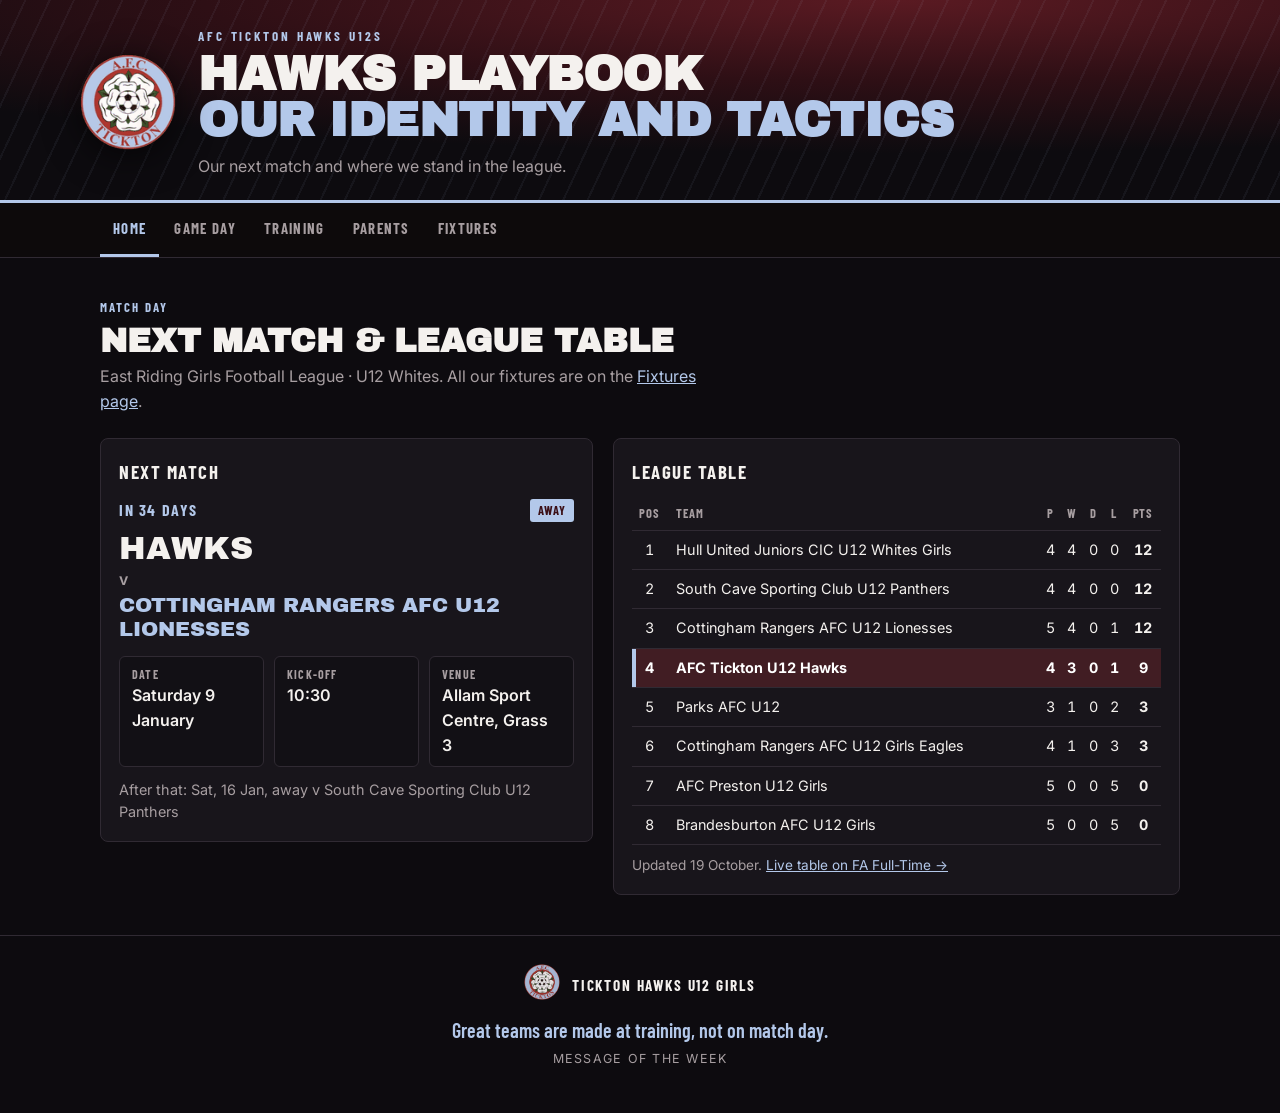
==== commit 1d6f5f8e: "Add home match panel, Game Day and Training tabs, home-screen icon - Home page now shows the next ma" ====
--- a/index.html
+++ b/index.html
@@ -6,67 +6,34 @@
 <title>Hawks Playbook</title>
 <meta name="description" content="AFC Tickton Hawks U12s playbook: our shape, our jobs and our set pieces.">
 <link rel="icon" href="assets/crest.png">
+<link rel="apple-touch-icon" href="assets/icon-180.png">
+<link rel="manifest" href="manifest.webmanifest">
+<meta name="theme-color" content="#8E2B33">
+<meta name="apple-mobile-web-app-capable" content="yes">
+<meta name="mobile-web-app-capable" content="yes">
+<meta name="apple-mobile-web-app-title" content="Hawks">
+<meta name="apple-mobile-web-app-status-bar-style" content="black">
 <link rel="preconnect" href="https://fonts.googleapis.com">
 <link rel="preconnect" href="https://fonts.gstatic.com" crossorigin>
 <link href="https://fonts.googleapis.com/css2?family=Archivo+Black&family=Barlow+Condensed:wght@500;600;700&family=Inter:wght@400;500;600&display=swap" rel="stylesheet">
 <link rel="stylesheet" href="assets/site.css">
 </head>
 <body>
-<script src="assets/site.js" data-page="index" data-h1="Hawks Playbook" data-l2="Our Identity and Tactics" data-sub="Everything you need for match day. Pick your formation, learn your job, win the moment."></script>
+<script src="assets/site.js" data-page="index" data-h1="Hawks Playbook" data-l2="Our Identity and Tactics" data-sub="Our next match and where we stand in the league."></script>
 
-<section id="pick">
+<section id="matchday">
   <div class="wrap">
-    <p class="tag">Start here</p>
-    <h2>Pick your formation</h2>
-    <p class="sec-note">We play two shapes. Pick the one we're using and every page (roles, set pieces, the board and the quiz) will show you that one. You can switch any time with the buttons at the top.</p>
-    <div class="picker">
-      <button type="button" class="pick" data-pick-form="f341" aria-pressed="false">
-        <img src="assets/formation-341.svg" alt="">
-        <span><b>3-4-1</b><span class="st">Current shape</span><span class="ds">Three centre backs, two wingers, two centre midfielders and a striker.</span><span class="on">Selected ✓</span></span>
-      </button>
-      <button type="button" class="pick" data-pick-form="f242" aria-pressed="false">
-        <img src="assets/formation-242.svg" alt="">
-        <span><b>2-4-2</b><span class="st">New shape</span><span class="ds">Two centre backs, two wing backs, two centre midfielders, the 10 and the 9.</span><span class="on">Selected ✓</span></span>
-      </button>
-    </div>
-    <p class="key" id="next" hidden>Now see <a href="roles.html">your role in the <span id="nextLabel"></span></a>, or watch it move on the <a href="board.html">animated board</a>.</p>
-  </div>
-</section>
-
-<section>
-  <div class="wrap">
-    <p class="tag">Everything for match day</p>
-    <h2>Pick a topic</h2>
-    <p class="sec-note">Each page has the shape, the jobs and what to look for.</p>
-    <div class="hub">
-      <a href="roles.html"><div class="k">Roles</div><div class="d">How we play, our team rules and your job in your position.</div></a>
-      <a href="board.html"><div class="k">Board</div><div class="d">Watch our shape move: build-up, press, defend and attack.</div></a>
-      <a href="set-piece-roles.html"><div class="k">Set Pieces</div><div class="d">Your job at every restart, on one card.</div></a>
-      <a href="goal-kicks.html"><div class="k">Goal Kicks</div><div class="d">Building from our own, and pressing theirs.</div></a>
-      <a href="corners.html"><div class="k">Corners</div><div class="d">How we attack them and how we defend them.</div></a>
-      <a href="throw-ins.html"><div class="k">Throw-Ins</div><div class="d">Keep it, don't gift it.</div></a>
-      <a href="quiz.html"><div class="k">Quiz</div><div class="d">Ten questions on your position. How well do you know it?</div></a>
-      <a href="parents.html"><div class="k">Parents</div><div class="d">Match days, game time, training and how you can help.</div></a>
-      <a href="vote.html"><div class="k">Vote</div><div class="d">Player of the Month voting.</div></a>
-      <a href="table.html"><div class="k">Table</div><div class="d">League table, fixtures and results.</div></a>
+    <p class="tag">Match day</p>
+    <h2>Next match &amp; league table</h2>
+    <p class="sec-note">East Riding Girls Football League · U12 Whites. All our fixtures are on the <a href="table.html">Fixtures page</a>.</p>
+    <div class="matchday">
+      <div class="panel"><h3>Next match</h3><div id="nextMatch"></div></div>
+      <div class="panel"><h3>League table</h3><div id="leagueTable"></div></div>
     </div>
   </div>
 </section>
 
-<script>
-(function(){
-  var next = document.getElementById("next");
-  function show(){
-    if (!Hawks.hasPicked()) { return; }
-    var k = Hawks.form();
-    document.querySelectorAll(".pick").forEach(function(b){ b.setAttribute("aria-pressed", b.getAttribute("data-pick-form") === k ? "true" : "false"); });
-    document.getElementById("nextLabel").textContent = Hawks.FORMS[k].label;
-    next.hidden = false;
-  }
-  show();
-  document.addEventListener("hawks:form", show);
-})();
-</script>
+<script src="assets/league.js"></script>
 <script src="assets/messages.js"></script>
 <script>Hawks.footer();</script>
 </body>
--- a/assets/site.css
+++ b/assets/site.css
@@ -36,13 +36,6 @@
 h1 .l2{display:block;color:var(--sky)}
 .sub{color:var(--mute);max-width:58ch;margin:0}
 
-/* formation switch in the header */
-.formsw{display:flex;align-items:center;gap:8px;flex-wrap:wrap;margin-top:14px}
-.formsw .lab{font-family:'Barlow Condensed',sans-serif;font-weight:700;text-transform:uppercase;
-  letter-spacing:.12em;font-size:.8rem;color:var(--mute)}
-.formsw button{border:2px solid var(--line);background:rgba(0,0,0,.35);border-radius:999px;
-  padding:5px 14px;font-family:'Archivo Black',sans-serif;font-size:.9rem;min-height:36px}
-.formsw button[aria-pressed="true"]{background:var(--sky);border-color:var(--sky);color:#3B0F16}
 
 /* NAV — page tabs */
 nav.tabs{position:sticky;top:0;z-index:20;background:rgba(14,11,12,.95);
@@ -54,6 +47,11 @@
   text-decoration:none;padding:14px 13px;border-bottom:3px solid transparent}
 .tabs a:hover,.tabs a:focus-visible{color:var(--paper);outline:none}
 .tabs a[aria-current="page"]{color:var(--sky);border-bottom-color:var(--sky)}
+@media(max-width:480px){nav.tabs > .tabs-inner a{padding:14px 6px;font-size:.84rem;letter-spacing:.04em}nav.tabs > .tabs-inner{gap:0}}
+/* second row of tabs under "Game Day" */
+.subtabs{background:var(--panel2);border-top:1px solid var(--line)}
+.subtabs a{font-size:.86rem;padding:11px 12px}
+html[data-vote="off"] .vote-link{display:none !important}
 
 /* SECTIONS */
 section{padding:40px 0;border-bottom:1px solid var(--line);scroll-margin-top:60px}
@@ -157,6 +155,44 @@
 .linkcard em{font-style:normal;color:var(--sky);font-weight:700}
 .linkcard:hover{border-color:var(--sky)}
 
+/* next match + league table (data in assets/league.js) */
+.matchday{display:grid;grid-template-columns:minmax(0,1fr) minmax(0,1.15fr);gap:20px;align-items:start}
+@media(max-width:820px){.matchday{grid-template-columns:minmax(0,1fr)}}
+.panel{background:var(--panel);border:1px solid var(--line);border-radius:8px;padding:18px}
+.panel h3{margin:0 0 12px}
+.nm-top{display:flex;justify-content:space-between;align-items:center;gap:10px;margin-bottom:10px}
+.nm-count{font-family:'Barlow Condensed',sans-serif;font-weight:700;text-transform:uppercase;letter-spacing:.1em;color:var(--sky)}
+.nm-ha{display:inline-block;font-family:'Barlow Condensed',sans-serif;font-weight:700;text-transform:uppercase;letter-spacing:.08em;
+  font-size:.78rem;border-radius:3px;padding:2px 8px}
+.nm-home{background:var(--maroon);color:#fff}
+.nm-away{background:var(--sky);color:#3B0F16}
+.nm-vs{display:flex;flex-direction:column;gap:2px;margin-bottom:14px}
+.nm-us{font-family:'Archivo Black',sans-serif;text-transform:uppercase;font-size:clamp(1.5rem,5vw,2rem);line-height:1}
+.nm-v{color:var(--mute);font-weight:600}
+.nm-opp{font-family:'Archivo Black',sans-serif;text-transform:uppercase;font-size:clamp(1rem,3.4vw,1.3rem);line-height:1.15;color:var(--sky)}
+.nm-meta{display:grid;grid-template-columns:repeat(auto-fit,minmax(120px,1fr));gap:10px;margin:0}
+.nm-meta div{background:var(--panel2);border:1px solid var(--line);border-radius:6px;padding:8px 12px}
+.nm-meta dt{font-family:'Barlow Condensed',sans-serif;font-weight:700;text-transform:uppercase;letter-spacing:.1em;font-size:.75rem;color:var(--mute)}
+.nm-meta dd{margin:0;font-weight:600}
+.nm-after{margin:12px 0 0;color:var(--mute);font-size:.9rem}
+.nm-none{margin:0}
+.lt{width:100%;border-collapse:collapse;font-size:.9rem}
+.lt th{font-family:'Barlow Condensed',sans-serif;font-weight:700;text-transform:uppercase;letter-spacing:.08em;font-size:.78rem;color:var(--mute);
+  text-align:center;padding:6px 4px;border-bottom:1px solid var(--line)}
+.lt td{text-align:center;padding:8px 4px;border-bottom:1px solid var(--line);font-variant-numeric:tabular-nums}
+.lt .tm{text-align:left;padding-left:8px}
+.lt td.tm{overflow-wrap:anywhere}
+.lt .pts{font-weight:700}
+.lt tr.us td{background:rgba(142,43,51,.35);color:#fff;font-weight:700}
+.lt tr.us td:first-child{box-shadow:inset 4px 0 0 var(--sky)}
+.lt-note{margin:10px 0 0;font-size:.85rem;color:var(--mute)}
+.sr{position:absolute;width:1px;height:1px;overflow:hidden;clip:rect(0 0 0 0)}
+ul.fx{list-style:none;margin:0;padding:0;display:grid;gap:8px}
+ul.fx li{display:grid;grid-template-columns:150px 1fr;gap:4px 14px;background:var(--panel);border:1px solid var(--line);border-radius:6px;padding:10px 14px}
+ul.fx .fx-d{font-weight:700}
+ul.fx .fx-v{grid-column:2;color:var(--mute);font-size:.88rem}
+@media(max-width:560px){ul.fx li{grid-template-columns:1fr}ul.fx .fx-v{grid-column:1}}
+
 /* FOOTER */
 footer{padding:28px 0 44px;text-align:center;color:var(--mute);font-size:.85rem}
 footer .ft{display:flex;align-items:center;justify-content:center;gap:12px;margin-bottom:12px}
@@ -167,7 +203,7 @@
 
 @media print{
   body{background:#fff;color:#000}
-  nav.tabs,.formsw{display:none}
+  nav.tabs{display:none}
   section{break-inside:avoid}
 }
 @media (prefers-reduced-motion:reduce){html{scroll-behavior:auto}.hub a{transition:none}}
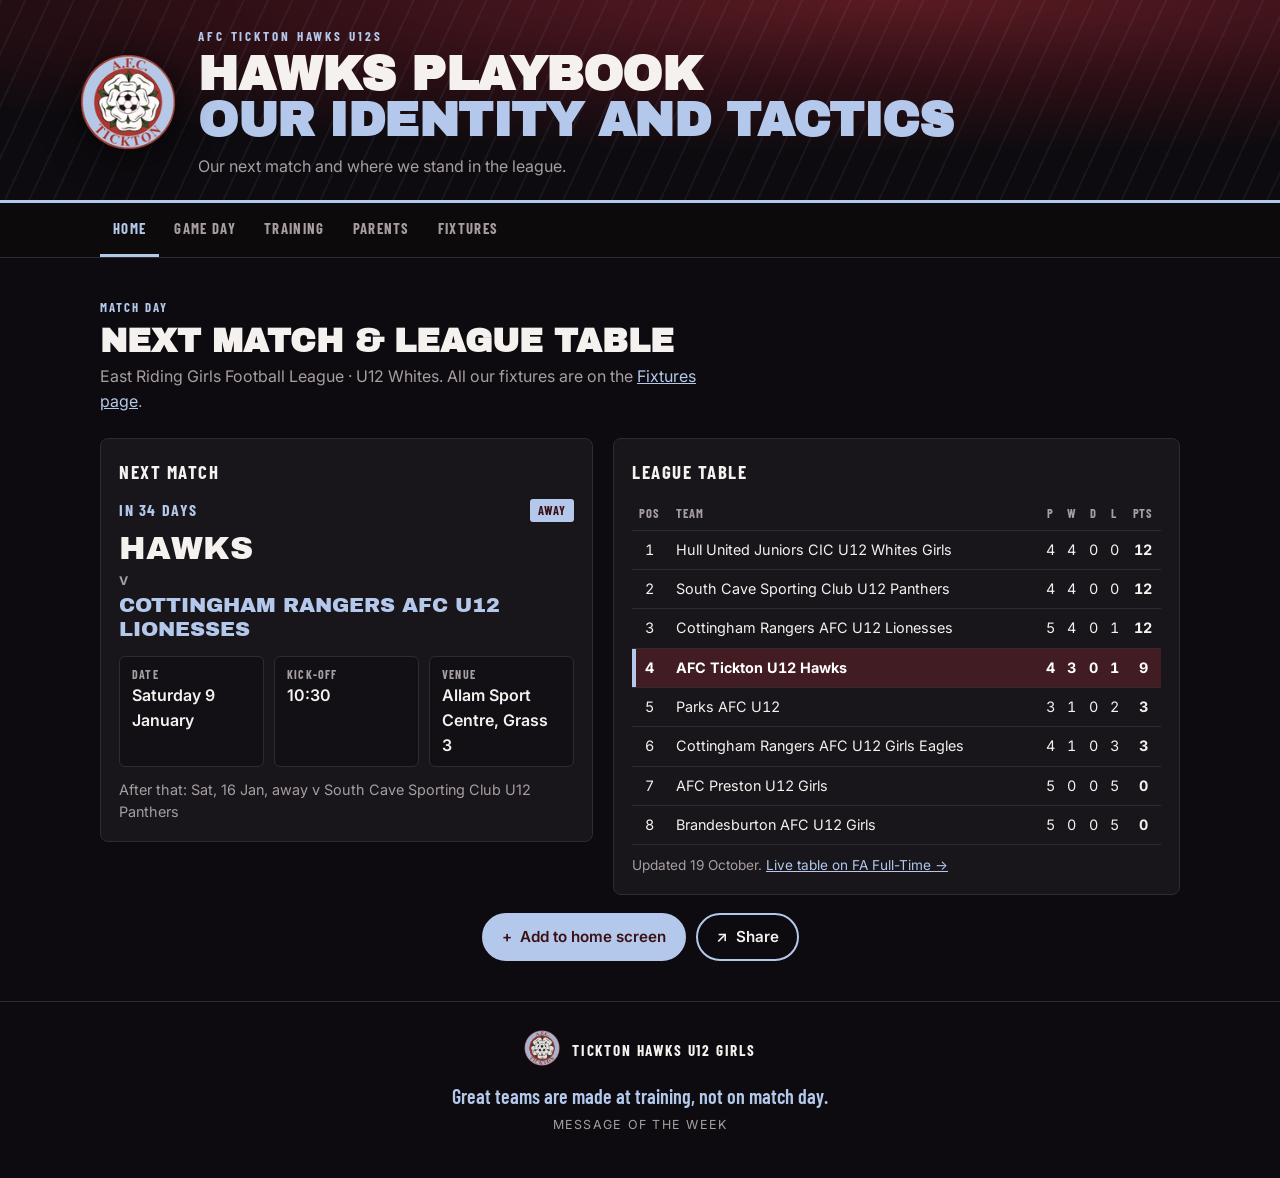
==== commit d15af297: "Add "Add to home screen" and "Share" buttons Under the league table on the home page and in the foot" ====
--- a/index.html
+++ b/index.html
@@ -30,11 +30,12 @@
       <div class="panel"><h3>Next match</h3><div id="nextMatch"></div></div>
       <div class="panel"><h3>League table</h3><div id="leagueTable"></div></div>
     </div>
+    <div data-app-actions></div>
   </div>
 </section>
 
 <script src="assets/league.js"></script>
 <script src="assets/messages.js"></script>
-<script>Hawks.footer();</script>
+<script>Hawks.actions(); Hawks.footer();</script>
 </body>
 </html>
--- a/assets/site.css
+++ b/assets/site.css
@@ -193,6 +193,29 @@
 ul.fx .fx-v{grid-column:2;color:var(--mute);font-size:.88rem}
 @media(max-width:560px){ul.fx li{grid-template-columns:1fr}ul.fx .fx-v{grid-column:1}}
 
+/* "Add to home screen" and "Share" */
+.app-actions{display:flex;flex-wrap:wrap;justify-content:center;gap:10px;margin:18px 0 0}
+.app-btn{display:inline-flex;align-items:center;gap:8px;min-height:44px;padding:10px 18px;border-radius:999px;
+  border:2px solid var(--sky);background:transparent;color:var(--paper);font-weight:600;font-size:.95rem}
+.app-actions .app-btn:first-child{background:var(--sky);color:#3B0F16}
+.app-btn:hover{border-color:#fff}
+.app-btn[hidden]{display:none}
+.app-dialog{border:1px solid var(--line);border-radius:12px;background:var(--panel);color:var(--paper);padding:0;
+  width:min(420px,calc(100vw - 32px))}
+.app-dialog::backdrop{background:rgba(0,0,0,.6)}
+.app-dialog-in{padding:20px}
+.app-dialog h3{margin:0 0 12px}
+.app-dialog ol{margin:0 0 12px;padding-left:22px}
+.app-dialog li{margin-bottom:8px}
+.app-dialog li::marker{color:var(--sky);font-weight:700}
+.app-dialog .app-os{margin:10px 0 4px;font-family:'Barlow Condensed',sans-serif;font-weight:700;text-transform:uppercase;letter-spacing:.1em;color:var(--sky)}
+.app-dialog .app-note{color:var(--mute);font-size:.9rem;margin:0 0 14px}
+.app-dialog .app-link{word-break:break-all;background:var(--panel2);border:1px solid var(--line);border-radius:6px;padding:10px;user-select:all}
+.app-toast{position:fixed;left:50%;bottom:20px;transform:translate(-50%,20px);opacity:0;pointer-events:none;
+  background:var(--sky);color:#3B0F16;font-weight:600;padding:10px 16px;border-radius:999px;transition:opacity .2s,transform .2s;
+  max-width:calc(100vw - 32px);text-align:center;z-index:50}
+.app-toast.on{opacity:1;transform:translate(-50%,0)}
+
 /* FOOTER */
 footer{padding:28px 0 44px;text-align:center;color:var(--mute);font-size:.85rem}
 footer .ft{display:flex;align-items:center;justify-content:center;gap:12px;margin-bottom:12px}
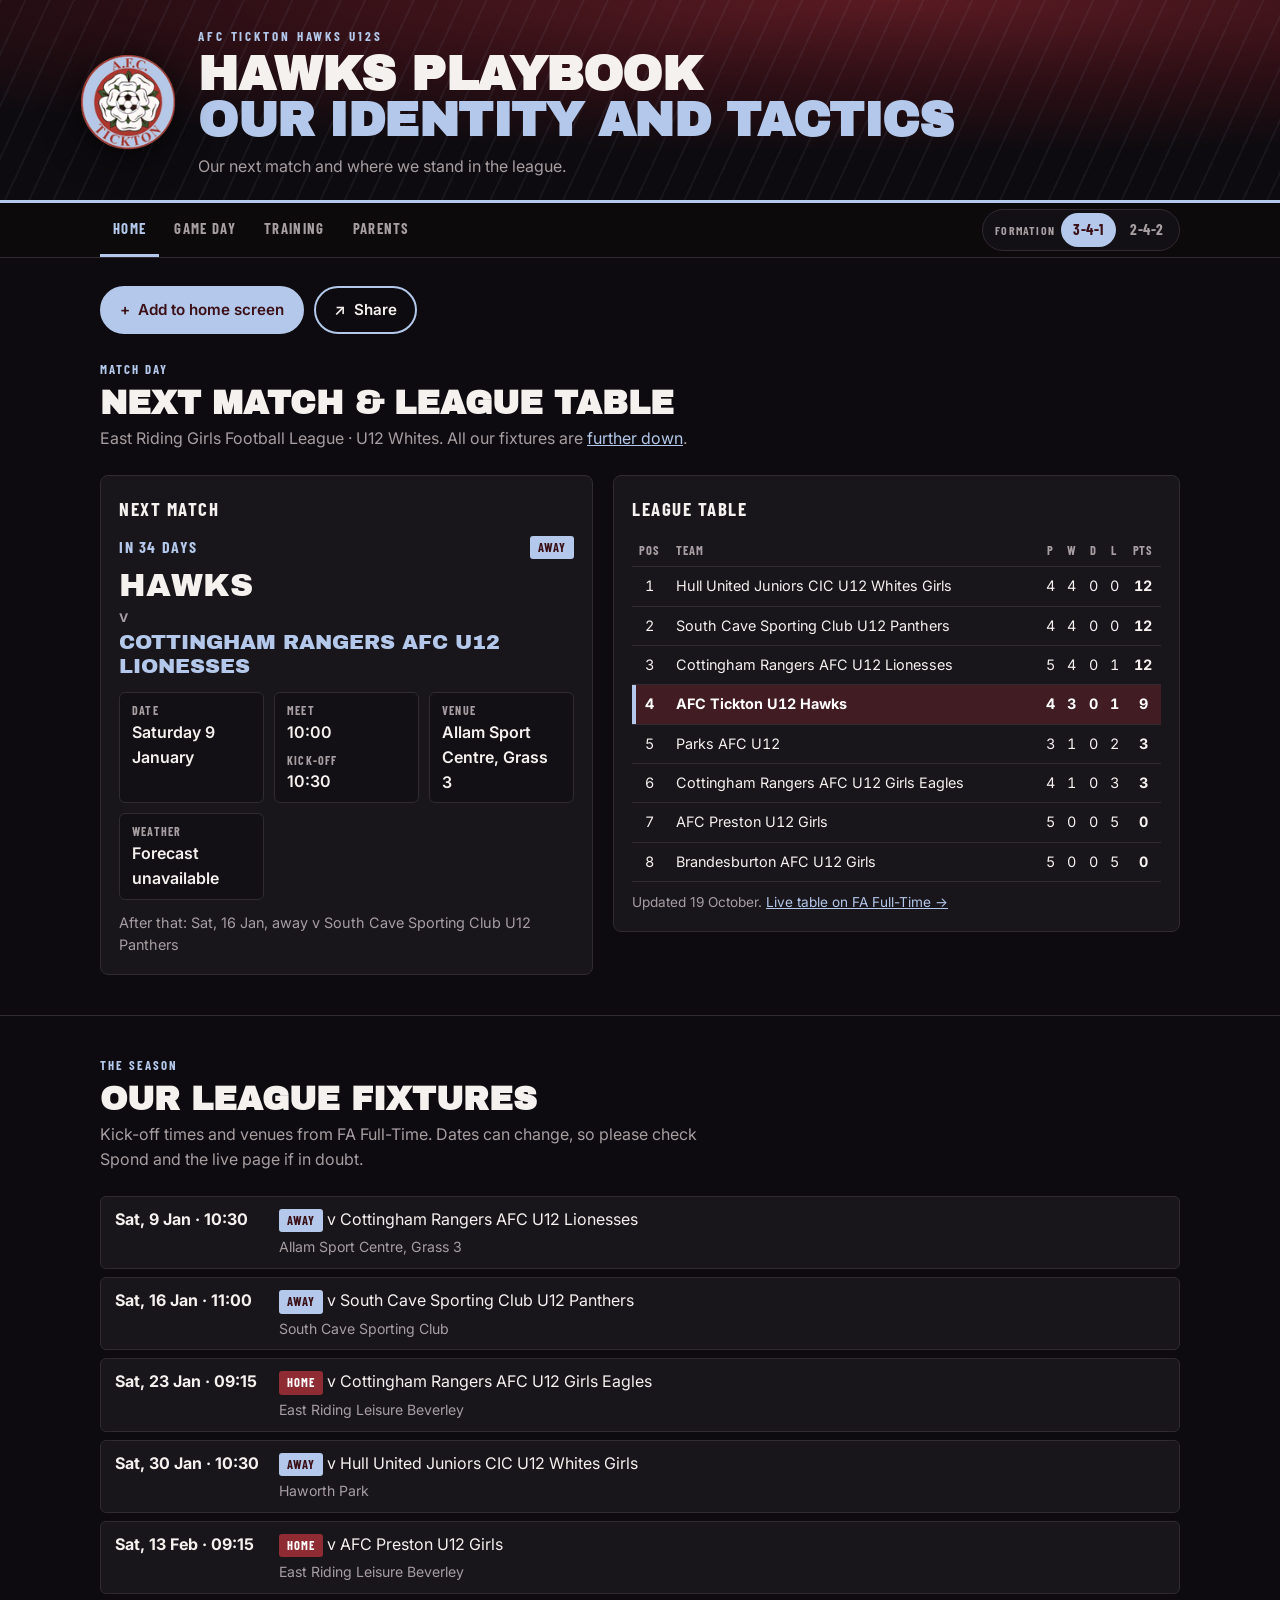
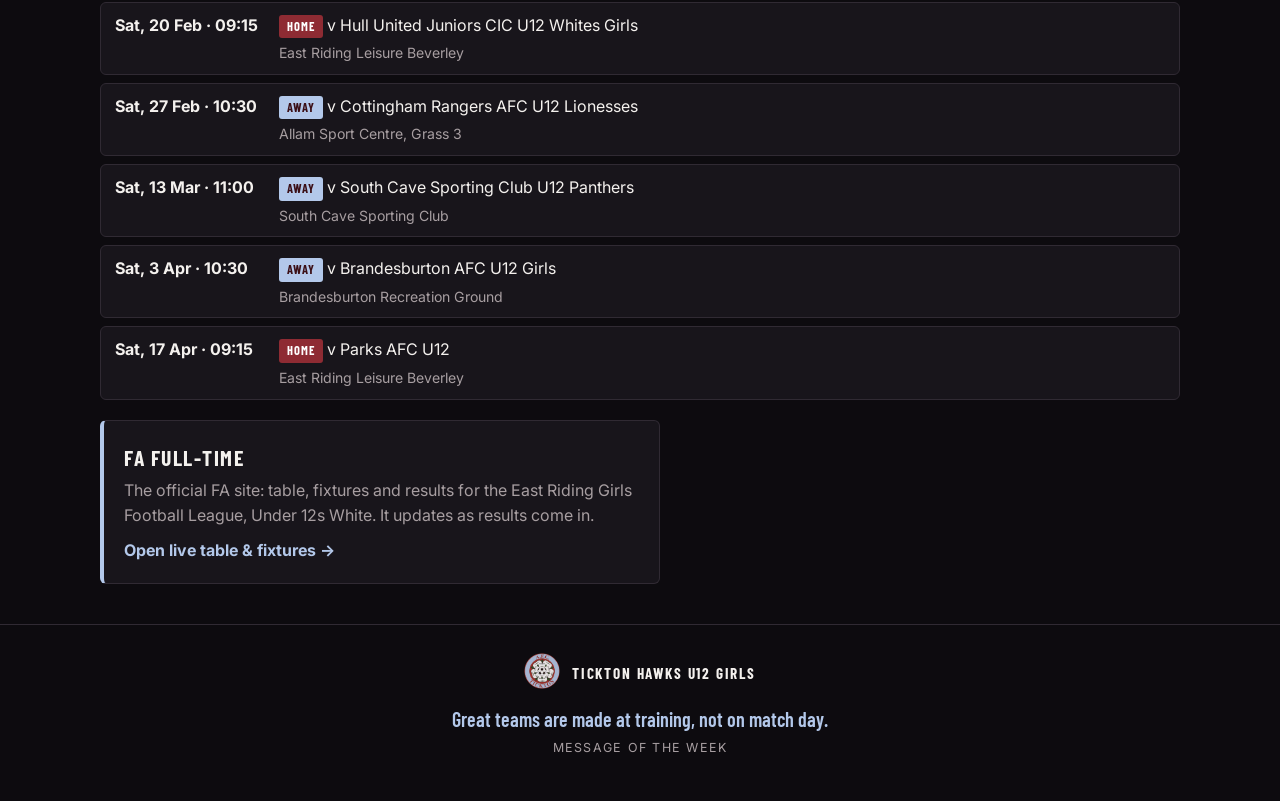
==== commit fce77021: "Add The Ten Rules, free tactics board, weather check and filled-in guides - The Ten Rules (play-forw" ====
--- a/index.html
+++ b/index.html
@@ -23,14 +23,28 @@
 
 <section id="matchday">
   <div class="wrap">
+    <div class="top-actions" data-app-actions></div>
     <p class="tag">Match day</p>
     <h2>Next match &amp; league table</h2>
-    <p class="sec-note">East Riding Girls Football League · U12 Whites. All our fixtures are on the <a href="table.html">Fixtures page</a>.</p>
+    <p class="sec-note">East Riding Girls Football League · U12 Whites. All our fixtures are <a href="#fixtures">further down</a>.</p>
     <div class="matchday">
       <div class="panel"><h3>Next match</h3><div id="nextMatch"></div></div>
       <div class="panel"><h3>League table</h3><div id="leagueTable"></div></div>
     </div>
-    <div data-app-actions></div>
+  </div>
+</section>
+
+<section id="fixtures">
+  <div class="wrap">
+    <p class="tag">The season</p>
+    <h2>Our league fixtures</h2>
+    <p class="sec-note">Kick-off times and venues from FA Full-Time. Dates can change, so please check Spond and the live page if in doubt.</p>
+    <div id="fixtureList"></div>
+    <a class="linkcard" style="margin-top:20px" href="https://fulltime.thefa.com/index.html?selectedSeason=552569340&amp;selectedFixtureGroupAgeGroup=11&amp;selectedDivision=674437591&amp;selectedCompetition=0" target="_blank" rel="noopener">
+      <b>FA Full-Time</b>
+      <span>The official FA site: table, fixtures and results for the East Riding Girls Football League, Under 12s White. It updates as results come in.</span>
+      <em>Open live table &amp; fixtures →</em>
+    </a>
   </div>
 </section>
 
--- a/assets/site.css
+++ b/assets/site.css
@@ -26,6 +26,18 @@
   background:repeating-linear-gradient(115deg,rgba(179,200,234,.06) 0 2px,transparent 2px 22px),
     radial-gradient(120% 90% at 70% 0%,#5A1A22 0%,#2E0F15 45%,#0D0B0F 85%)}
 .hero-inner{display:flex;align-items:center;gap:22px;padding:26px 0 22px;flex-wrap:wrap}
+/* formation switch, right-hand end of the top tab bar on every page */
+.navrow{display:flex;align-items:center;gap:10px}
+.navrow > .tabs-inner{flex:1 1 auto;min-width:0}
+.formsw{flex:0 0 auto;display:flex;align-items:center;gap:2px;background:var(--panel2);border:1px solid var(--line);
+  border-radius:999px;padding:3px 3px 3px 12px}
+.formsw span{font-family:'Barlow Condensed',sans-serif;font-weight:700;text-transform:uppercase;letter-spacing:.1em;
+  font-size:.74rem;color:var(--mute);margin-right:4px}
+.formsw button{border:0;background:transparent;border-radius:999px;padding:4px 12px;min-height:34px;
+  font-family:'Barlow Condensed',sans-serif;font-weight:700;letter-spacing:.04em;font-size:.95rem;color:var(--mute)}
+.formsw button:hover{color:var(--paper)}
+.formsw button[aria-pressed="true"]{background:var(--sky);color:#3B0F16}
+@media(max-width:700px){.formsw{padding:2px}.formsw span{display:none}.formsw button{padding:3px 8px;min-height:32px;font-size:.85rem}}
 .crest{width:96px;height:96px;flex:0 0 auto;filter:drop-shadow(0 6px 18px rgba(0,0,0,.6))}
 .crest img{width:100%;height:100%;object-fit:contain;border-radius:50%;display:block}
 .hero-txt{flex:1 1 300px;min-width:220px}
@@ -47,11 +59,10 @@
   text-decoration:none;padding:14px 13px;border-bottom:3px solid transparent}
 .tabs a:hover,.tabs a:focus-visible{color:var(--paper);outline:none}
 .tabs a[aria-current="page"]{color:var(--sky);border-bottom-color:var(--sky)}
-@media(max-width:480px){nav.tabs > .tabs-inner a{padding:14px 6px;font-size:.84rem;letter-spacing:.04em}nav.tabs > .tabs-inner{gap:0}}
+@media(max-width:480px){.navrow > .tabs-inner a{padding:14px 3px;font-size:.78rem;letter-spacing:.02em}.navrow > .tabs-inner{gap:0}.navrow{gap:4px}}
 /* second row of tabs under "Game Day" */
 .subtabs{background:var(--panel2);border-top:1px solid var(--line)}
 .subtabs a{font-size:.86rem;padding:11px 12px}
-html[data-vote="off"] .vote-link{display:none !important}
 
 /* SECTIONS */
 section{padding:40px 0;border-bottom:1px solid var(--line);scroll-margin-top:60px}
@@ -174,6 +185,7 @@
 .nm-meta div{background:var(--panel2);border:1px solid var(--line);border-radius:6px;padding:8px 12px}
 .nm-meta dt{font-family:'Barlow Condensed',sans-serif;font-weight:700;text-transform:uppercase;letter-spacing:.1em;font-size:.75rem;color:var(--mute)}
 .nm-meta dd{margin:0;font-weight:600}
+.nm-meta dd + dt{margin-top:6px}
 .nm-after{margin:12px 0 0;color:var(--mute);font-size:.9rem}
 .nm-none{margin:0}
 .lt{width:100%;border-collapse:collapse;font-size:.9rem}
@@ -193,8 +205,83 @@
 ul.fx .fx-v{grid-column:2;color:var(--mute);font-size:.88rem}
 @media(max-width:560px){ul.fx li{grid-template-columns:1fr}ul.fx .fx-v{grid-column:1}}
 
+/* PLAY FORWARD: principle cards with clips */
+.pcards{display:grid;gap:18px}
+.pcard{display:grid;grid-template-columns:minmax(200px,250px) 1fr;gap:24px;align-items:start;
+  background:var(--panel);border:1px solid var(--line);border-radius:8px;padding:18px;scroll-margin-top:70px}
+@media(max-width:680px){.pcard{grid-template-columns:1fr}.pcard .clip{max-width:280px;margin:0 auto;width:100%}}
+.pcard video{display:block;width:100%;aspect-ratio:9/16;border-radius:6px;background:#000;object-fit:cover}
+.pcard .pn{font-family:'Barlow Condensed',sans-serif;font-weight:700;text-transform:uppercase;
+  letter-spacing:.16em;font-size:.8rem;color:var(--sky);margin:0 0 4px}
+.pcard h3{font-family:'Archivo Black',sans-serif;text-transform:uppercase;letter-spacing:0;
+  font-size:clamp(1.25rem,3vw,1.7rem);line-height:1.05;margin:0 0 14px}
+.ny{display:grid;gap:8px;margin:0 0 14px}
+.ny div{display:flex;gap:12px;align-items:baseline;background:var(--panel2);border:1px solid var(--line);
+  border-radius:6px;padding:11px 14px}
+.ny .lab{flex:0 0 46px;text-align:center;font-family:'Archivo Black',sans-serif;font-size:.74rem;
+  padding:3px 0;border-radius:4px}
+.ny .no{color:#BDB4B7}
+.ny .no .lab{background:var(--line);color:#D3CACD}
+.ny .yes{color:var(--paper);font-weight:600}
+.ny .yes .lab{background:var(--sky);color:#3B0F16}
+.rulebar{background:var(--maroon);color:#fff;font-family:'Barlow Condensed',sans-serif;font-weight:700;
+  text-transform:uppercase;letter-spacing:.06em;font-size:1.2rem;padding:11px 15px;border-radius:4px;margin:0 0 12px;
+  border-left:5px solid var(--sky)}
+.pcard p.why{margin:0 0 10px;font-size:.95rem;color:#DDD6D8}
+.pcard p.who{margin:0;font-size:.9rem;color:var(--mute)}
+.pcard p.who b{color:var(--paper)}
+.pcard.gk .rulebar{background:#1E5A3A;border-left-color:#5FD38D}
+.pcard.gk .ny .yes .lab{background:#5FD38D}
+.pcard.gk .pn{color:#5FD38D}
+.clipcredit{margin:14px 0 0;font-size:.82rem;color:var(--mute)}
+
+/* jump list */
+.jump{display:flex;flex-wrap:wrap;gap:8px;margin:0 0 6px}
+.jump a{font-family:'Barlow Condensed',sans-serif;font-weight:700;text-transform:uppercase;letter-spacing:.06em;
+  font-size:.92rem;text-decoration:none;color:var(--paper);background:var(--panel);border:1px solid var(--line);
+  border-radius:999px;padding:6px 13px}
+.jump a span{color:var(--sky);margin-right:6px}
+.jump a:hover,.jump a:focus-visible{border-color:var(--sky);outline:none}
+
+/* job cards */
+.roles{display:grid;grid-template-columns:repeat(auto-fit,minmax(240px,1fr));gap:14px}
+.role{background:var(--panel);border:1px solid var(--line);border-radius:6px;overflow:hidden}
+.role-hd{display:flex;align-items:center;gap:11px;padding:13px 16px;background:var(--panel2);border-bottom:1px solid var(--line)}
+.role-hd b{font-family:'Barlow Condensed',sans-serif;text-transform:uppercase;letter-spacing:.07em;font-size:1.12rem;display:block;line-height:1.1}
+.role-hd small{color:var(--mute);font-size:.82rem}
+.role ul{margin:0;padding:14px 18px 16px 34px}
+.role li{margin-bottom:7px;font-size:.94rem}
+.role li::marker{color:var(--sky)}
+
+/* session log */
+.log{width:100%;border-collapse:collapse;font-size:.94rem}
+.log th,.log td{text-align:left;padding:10px 12px;border-bottom:1px solid var(--line);vertical-align:top}
+.log th{font-family:'Barlow Condensed',sans-serif;text-transform:uppercase;letter-spacing:.08em;color:var(--sky);font-weight:700}
+.log td:first-child{white-space:nowrap;color:var(--mute)}
+
 /* "Add to home screen" and "Share" */
 .app-actions{display:flex;flex-wrap:wrap;justify-content:center;gap:10px;margin:18px 0 0}
+/* cold weather: snowflake at the right of the tab bar, forecast lines on Training and in its pop-up */
+.coldbadge{flex:0 0 auto;width:36px;height:36px;border-radius:50%;display:grid;place-items:center;padding:0;
+  background:#1B2433;border:1px solid var(--sky);color:var(--sky)}
+.coldbadge:hover{background:#243149;color:#fff}
+.wxs{display:grid;gap:10px;margin:0 0 12px}
+.wx{background:var(--panel2);border:1px solid var(--line);border-left:4px solid var(--line);border-radius:6px;padding:10px 14px;display:grid;gap:2px}
+.wx.cold{border-left-color:var(--sky)}
+.wx-k{font-family:'Barlow Condensed',sans-serif;font-weight:700;text-transform:uppercase;letter-spacing:.1em;font-size:.78rem;color:var(--mute);display:flex;align-items:center;gap:6px}
+.wx.cold .wx-k{color:var(--sky)}
+.wx-w{color:var(--mute);font-size:.9rem}
+.wx-s{font-weight:600}
+.wx.cold .wx-s{color:var(--sky)}
+#weatherNote{max-width:560px}
+.nm-meta .nm-wx dd{display:grid;gap:2px}
+.nm-wx-c{font-weight:400;color:var(--mute);font-size:.9rem}
+.nm-wx-b{display:flex;align-items:center;gap:6px;color:var(--sky);font-size:.9rem}
+.nm-wx.cold{border-color:var(--sky)}
+
+/* at the top of Home, above the next match */
+.top-actions{margin:-12px 0 26px}
+.top-actions .app-actions{justify-content:flex-start;margin:0}
 .app-btn{display:inline-flex;align-items:center;gap:8px;min-height:44px;padding:10px 18px;border-radius:999px;
   border:2px solid var(--sky);background:transparent;color:var(--paper);font-weight:600;font-size:.95rem}
 .app-actions .app-btn:first-child{background:var(--sky);color:#3B0F16}
@@ -227,6 +314,5 @@
 @media print{
   body{background:#fff;color:#000}
   nav.tabs{display:none}
-  section{break-inside:avoid}
-}
+  section{break-inside:avoid}}
 @media (prefers-reduced-motion:reduce){html{scroll-behavior:auto}.hub a{transition:none}}
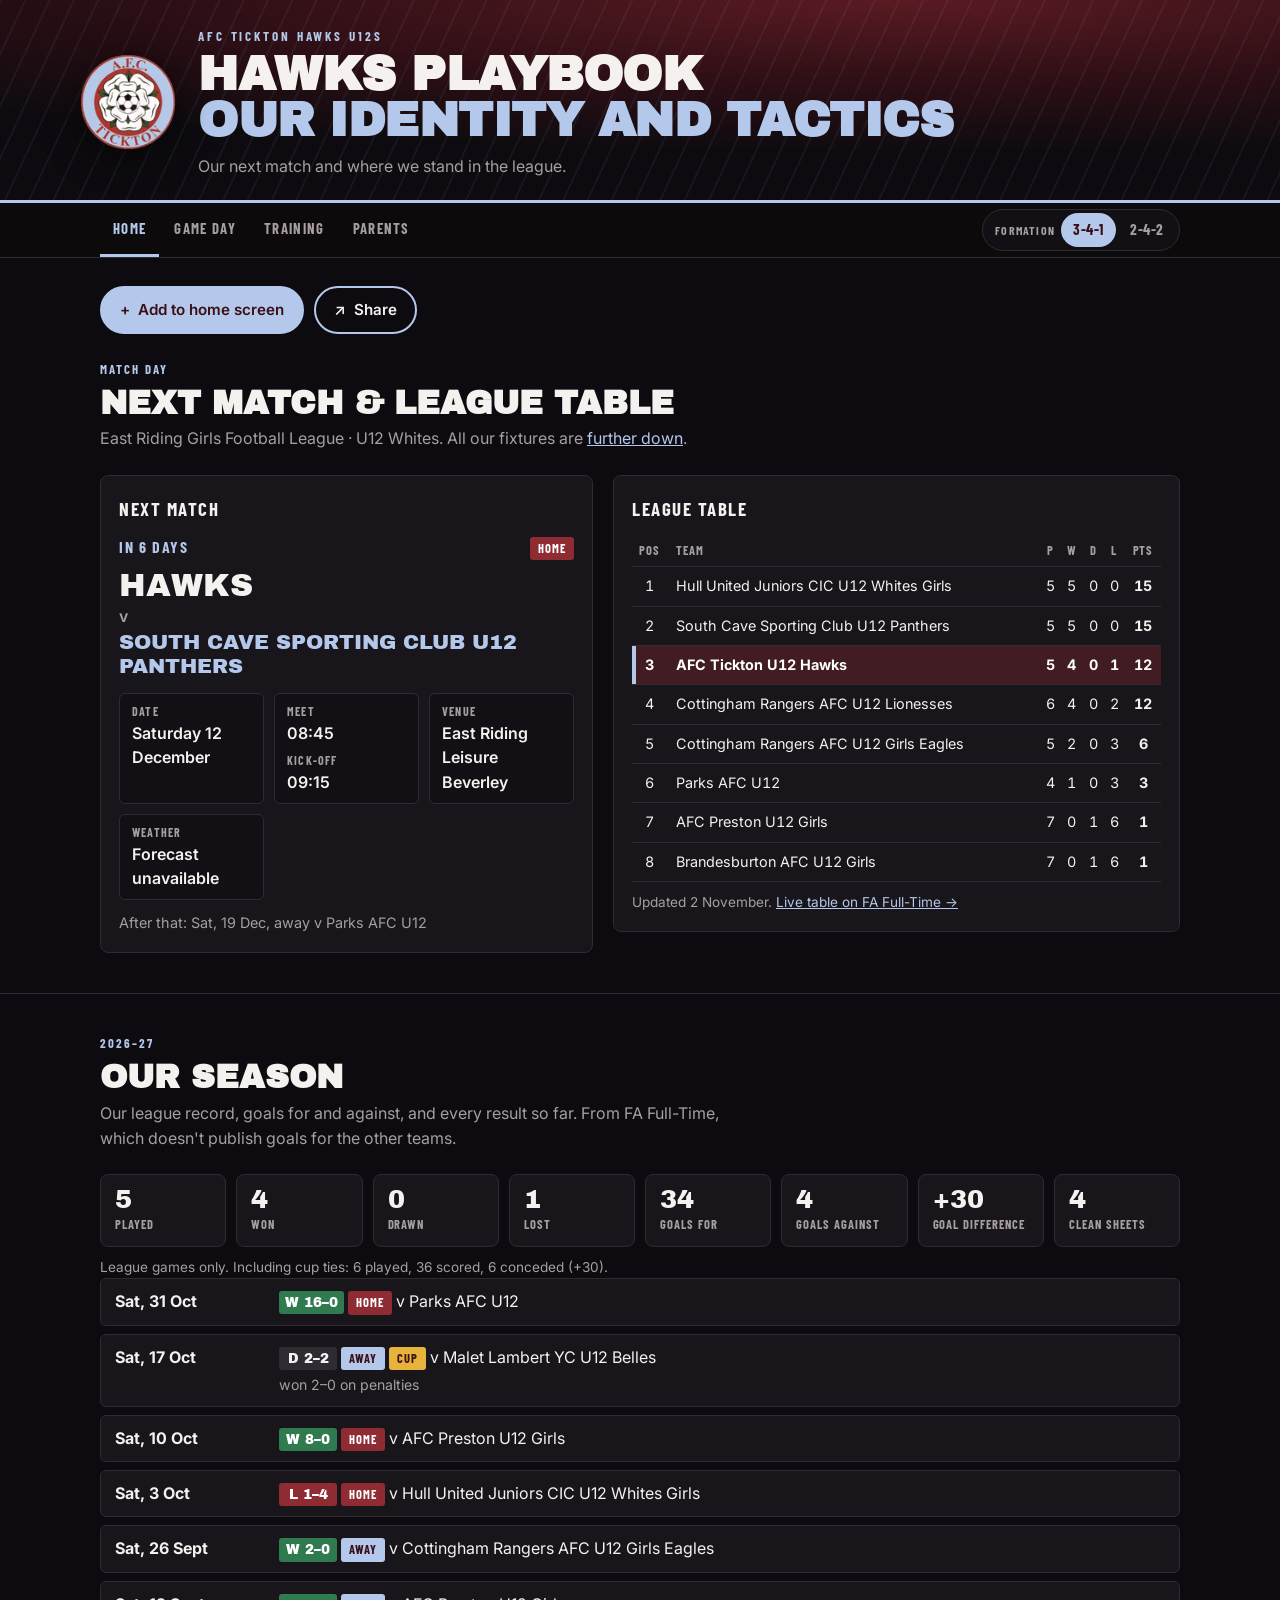
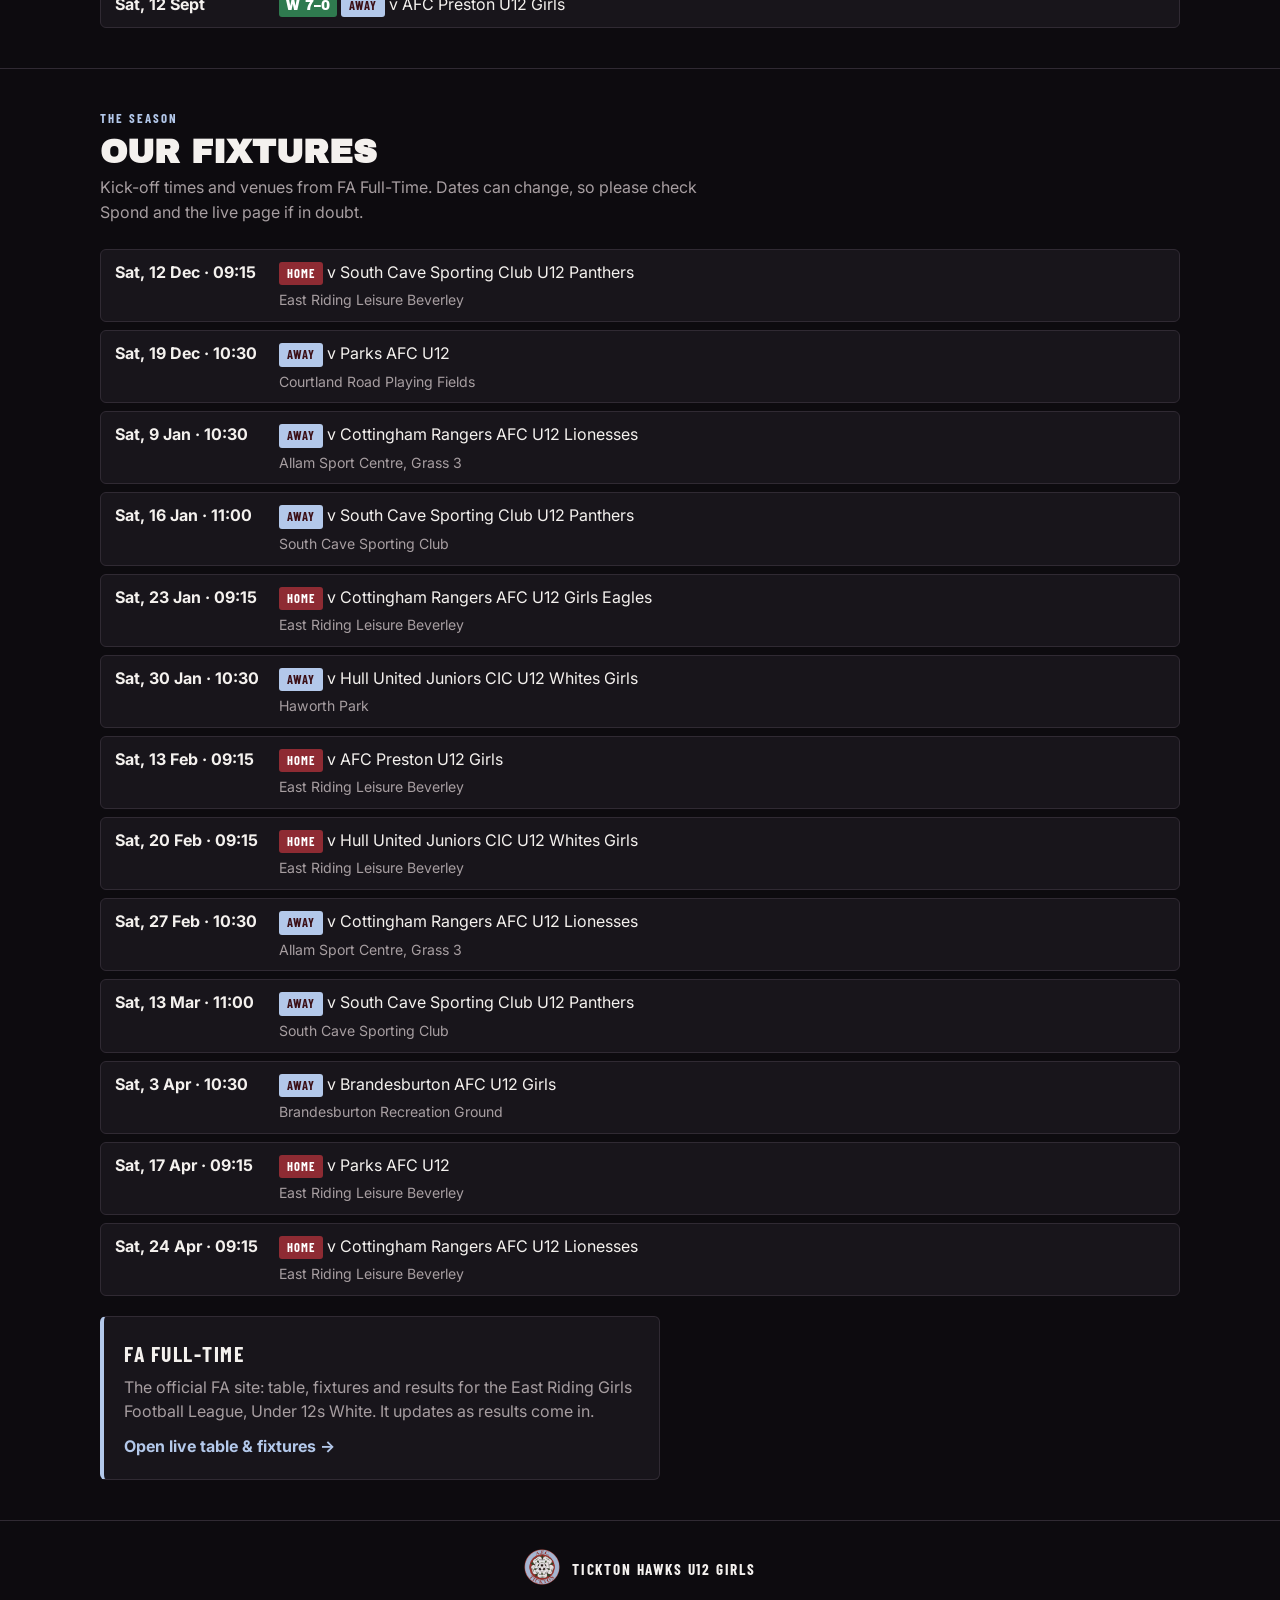
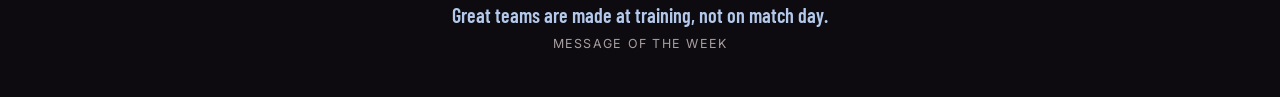
==== commit ec54293e: "Update league table and fixtures, add Our season box - Table and fixtures from FA Full-Time (2 Nov):" ====
--- a/index.html
+++ b/index.html
@@ -34,10 +34,19 @@
   </div>
 </section>
 
+<section id="season">
+  <div class="wrap">
+    <p class="tag">2026–27</p>
+    <h2>Our season</h2>
+    <p class="sec-note">Our league record, goals for and against, and every result so far. From FA Full-Time, which doesn't publish goals for the other teams.</p>
+    <div id="ourSeason"></div>
+  </div>
+</section>
+
 <section id="fixtures">
   <div class="wrap">
     <p class="tag">The season</p>
-    <h2>Our league fixtures</h2>
+    <h2>Our fixtures</h2>
     <p class="sec-note">Kick-off times and venues from FA Full-Time. Dates can change, so please check Spond and the live page if in doubt.</p>
     <div id="fixtureList"></div>
     <a class="linkcard" style="margin-top:20px" href="https://fulltime.thefa.com/index.html?selectedSeason=552569340&amp;selectedFixtureGroupAgeGroup=11&amp;selectedDivision=674437591&amp;selectedCompetition=0" target="_blank" rel="noopener">
--- a/assets/site.css
+++ b/assets/site.css
@@ -2,7 +2,7 @@
    Team colours come from the AFC Tickton crest: claret (--maroon) and sky blue (--sky). Change them here to rebrand the whole site. */
 :root{
   --ink:#0D0B0F; --panel:#18151B; --panel2:#121015; --line:#302A33;
-  --maroon:#8E2B33; --maroon-hi:#B5525A; --sky:#B3C8EA; --sky-dim:#5E7394;
+  --maroon:#8E2B33; --sky:#B3C8EA;
   --paper:#F4F1EE; --mute:#A79EA1; --grass:#24603F;
   color-scheme:dark;
 }
@@ -15,7 +15,6 @@
 a{color:var(--sky)}
 button{font:inherit;color:inherit;cursor:pointer}
 button:focus-visible,a:focus-visible,input:focus-visible,select:focus-visible,textarea:focus-visible{outline:3px solid var(--sky);outline-offset:2px}
-.hidden{display:none !important}
 
 /* formation-specific content: only the picked formation shows */
 html[data-form="f341"] [data-form="f242"],
@@ -74,19 +73,6 @@
 h3{font-family:'Barlow Condensed',sans-serif;text-transform:uppercase;letter-spacing:.08em;
   font-size:1.18rem;margin:26px 0 10px}
 
-/* placeholder for anything waiting on the coaches' meeting */
-.todo{border:2px dashed var(--sky-dim);background:rgba(179,200,234,.05);border-radius:8px;
-  padding:16px 18px;margin:0 0 16px}
-.todo .tl{font-family:'Barlow Condensed',sans-serif;font-weight:700;text-transform:uppercase;
-  letter-spacing:.1em;font-size:.85rem;color:var(--sky);margin:0 0 6px;display:flex;gap:8px;align-items:center;flex-wrap:wrap}
-.todo .tl::before{content:"";width:10px;height:10px;border-radius:50%;background:var(--sky)}
-.todo p{margin:0 0 6px;color:#DDD6D8;font-size:.95rem}
-.todo ul{margin:6px 0 0;padding-left:20px;color:var(--mute);font-size:.92rem}
-.todo li{margin-bottom:4px}
-.todo :last-child{margin-bottom:0}
-.draft{display:inline-block;font-family:'Barlow Condensed',sans-serif;font-weight:700;text-transform:uppercase;
-  letter-spacing:.1em;font-size:.72rem;color:#3B0F16;background:var(--sky);border-radius:3px;padding:1px 6px;vertical-align:2px}
-
 /* diagram + copy split */
 .split{display:grid;grid-template-columns:minmax(260px,400px) 1fr;gap:28px;align-items:start}
 @media(max-width:760px){.split{grid-template-columns:1fr}}
@@ -96,6 +82,9 @@
 
 .key{border-left:4px solid var(--sky);background:var(--panel2);padding:12px 16px;
   border-radius:0 6px 6px 0;margin-top:14px;font-size:.95rem}
+ol.steps{margin:0 0 6px;padding-left:22px}
+ol.steps li{margin-bottom:6px}
+ol.steps li::marker{color:var(--sky);font-weight:700}
 ul.plain{margin:0;padding-left:20px}
 ul.plain li{margin-bottom:7px}
 ul.plain li::marker{color:var(--sky)}
@@ -123,28 +112,6 @@
 .pos dd.tbc{color:var(--mute);font-style:italic}
 .pos dd + dt{border-top:1px solid var(--line);margin-top:4px}
 
-/* home hub cards */
-.hub{display:grid;grid-template-columns:repeat(auto-fit,minmax(220px,1fr));gap:14px;margin-top:8px}
-.hub a{display:block;text-decoration:none;color:var(--paper);background:var(--panel);
-  border:1px solid var(--line);border-radius:8px;padding:20px 18px;transition:border-color .15s,transform .15s}
-.hub a:hover,.hub a:focus-visible{border-color:var(--sky);transform:translateY(-2px);outline:none}
-.hub .k{font-family:'Barlow Condensed',sans-serif;text-transform:uppercase;letter-spacing:.08em;
-  color:var(--sky);font-size:1.3rem;margin-bottom:4px}
-.hub .d{color:var(--mute);font-size:.92rem}
-
-/* landing: formation picker */
-.picker{display:grid;grid-template-columns:repeat(auto-fit,minmax(260px,1fr));gap:16px}
-.pick{display:grid;grid-template-columns:120px 1fr;gap:16px;align-items:center;text-align:left;
-  background:var(--panel);border:2px solid var(--line);border-radius:10px;padding:14px;color:var(--paper)}
-.pick:hover{border-color:var(--maroon-hi)}
-.pick[aria-pressed="true"]{border-color:var(--sky);background:#1B1D28}
-.pick img{width:100%;border-radius:6px;display:block}
-.pick b{display:block;font-family:'Archivo Black',sans-serif;font-size:2rem;line-height:1}
-.pick .st{display:inline-block;margin-top:6px;font-family:'Barlow Condensed',sans-serif;font-weight:700;
-  text-transform:uppercase;letter-spacing:.1em;font-size:.8rem;color:var(--sky)}
-.pick .ds{display:block;color:var(--mute);font-size:.9rem;margin-top:6px}
-.pick .on{display:none;margin-top:8px;font-weight:700;color:var(--sky);font-size:.9rem}
-.pick[aria-pressed="true"] .on{display:block}
 
 /* set-piece matrix */
 .sp dt{display:flex;gap:8px;align-items:center}
@@ -177,6 +144,17 @@
   font-size:.78rem;border-radius:3px;padding:2px 8px}
 .nm-home{background:var(--maroon);color:#fff}
 .nm-away{background:var(--sky);color:#3B0F16}
+.nm-cup{background:#e8b33a;color:#3B0F16}
+/* our season */
+.os-stats{display:grid;grid-template-columns:repeat(auto-fit,minmax(110px,1fr));gap:10px;margin:0 0 4px}
+.os-stats div{background:var(--panel);border:1px solid var(--line);border-radius:8px;padding:12px 14px;display:flex;flex-direction:column;gap:2px}
+.os-n{font-family:'Archivo Black',sans-serif;font-size:1.6rem;line-height:1;color:var(--paper)}
+.os-l{font-family:'Barlow Condensed',sans-serif;font-weight:700;text-transform:uppercase;letter-spacing:.08em;font-size:.78rem;color:var(--mute)}
+.os-res{margin-top:16px}
+.os-r{display:inline-block;min-width:58px;font-family:'Archivo Black',sans-serif;font-size:.85rem;border-radius:3px;padding:1px 6px;text-align:center}
+.os-win{background:#2f7a4f;color:#fff}
+.os-draw{background:var(--line);color:var(--paper)}
+.os-loss{background:var(--maroon);color:#fff}
 .nm-vs{display:flex;flex-direction:column;gap:2px;margin-bottom:14px}
 .nm-us{font-family:'Archivo Black',sans-serif;text-transform:uppercase;font-size:clamp(1.5rem,5vw,2rem);line-height:1}
 .nm-v{color:var(--mute);font-weight:600}
@@ -315,4 +293,4 @@
   body{background:#fff;color:#000}
   nav.tabs{display:none}
   section{break-inside:avoid}}
-@media (prefers-reduced-motion:reduce){html{scroll-behavior:auto}.hub a{transition:none}}
+@media (prefers-reduced-motion:reduce){html{scroll-behavior:auto}}
